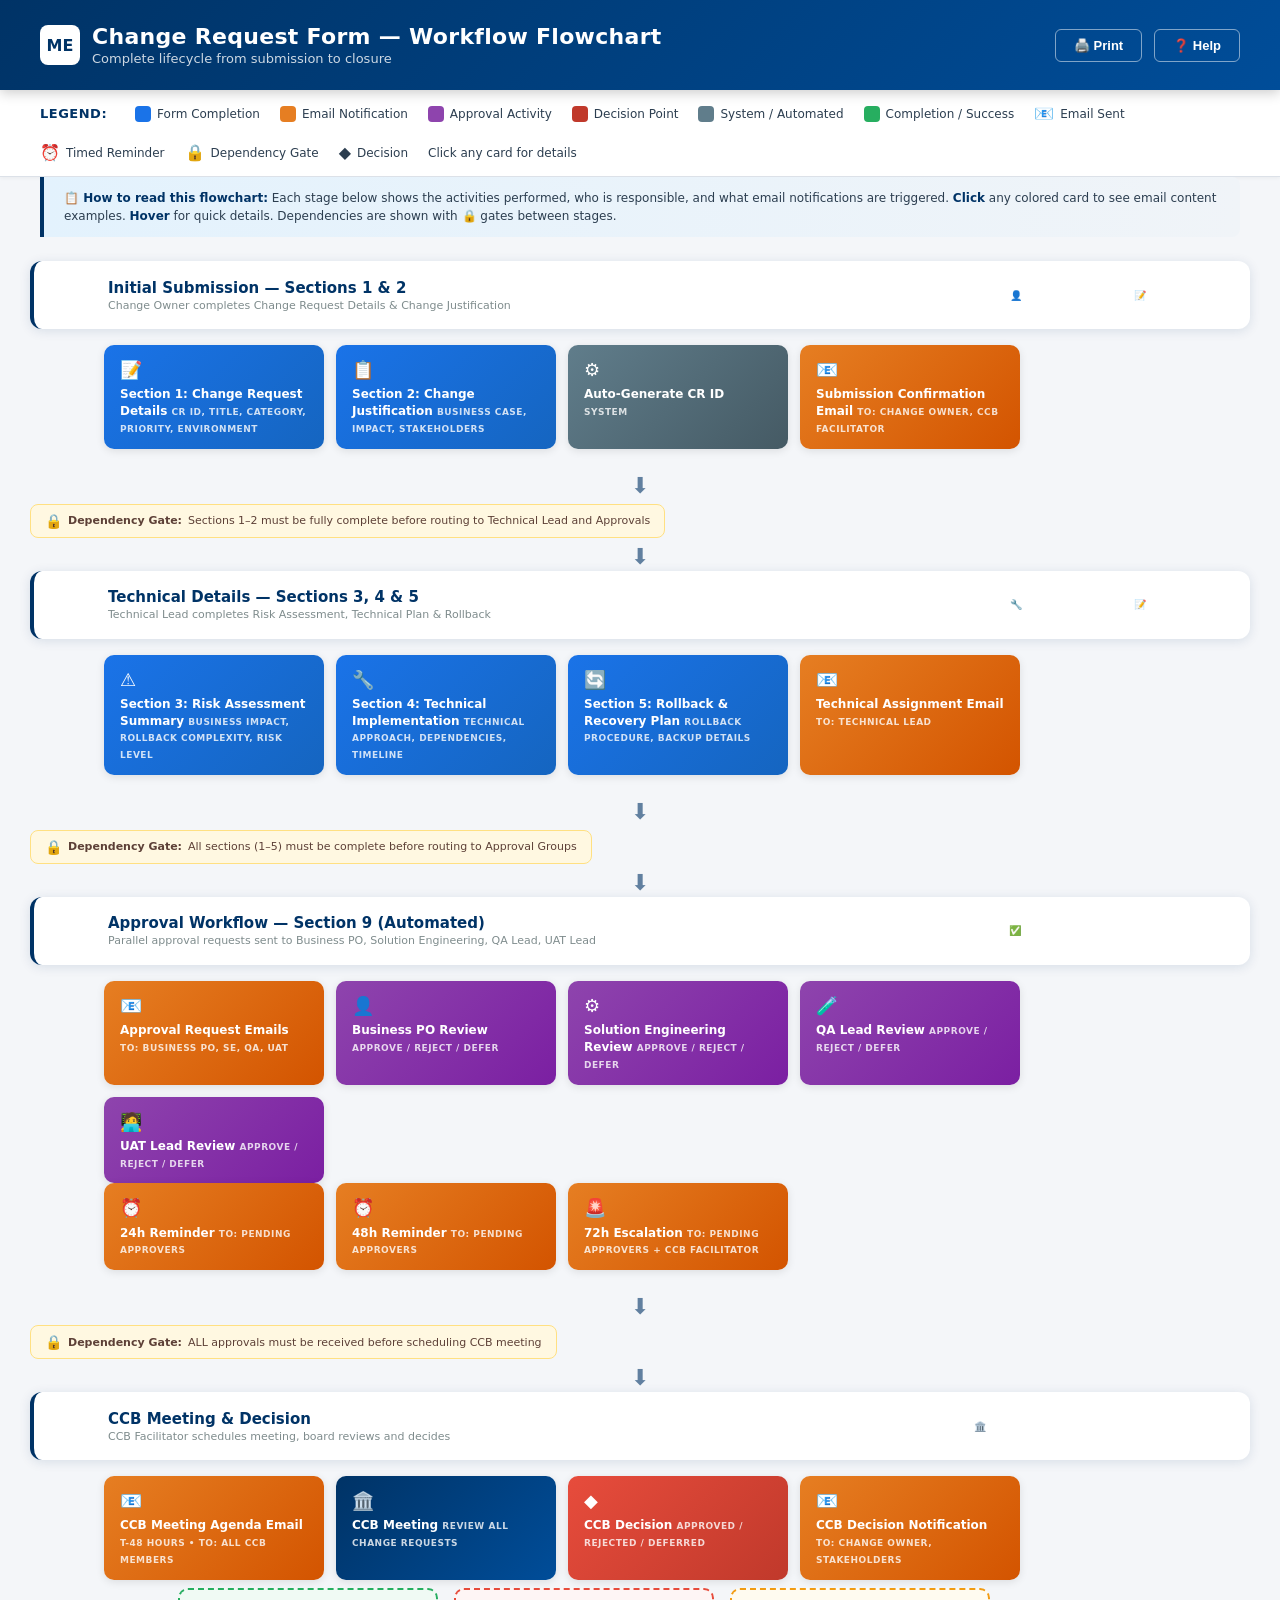
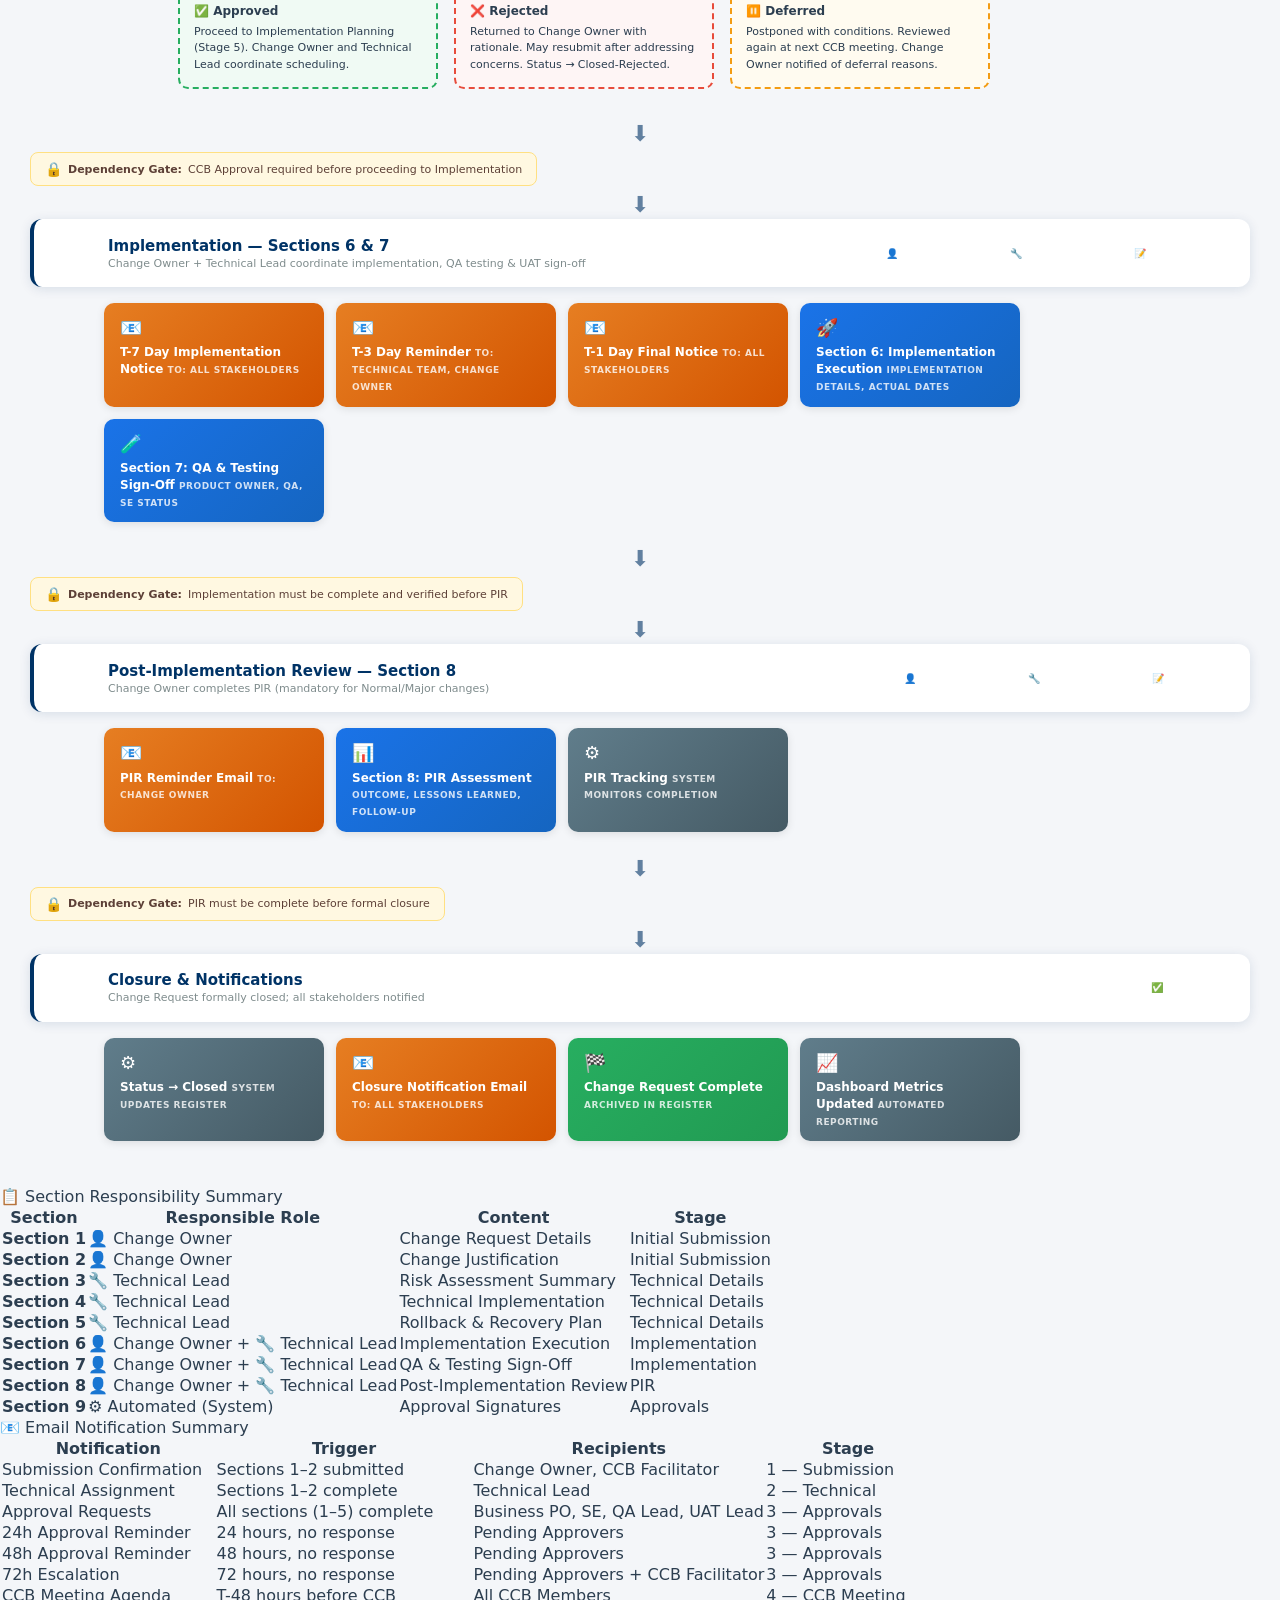
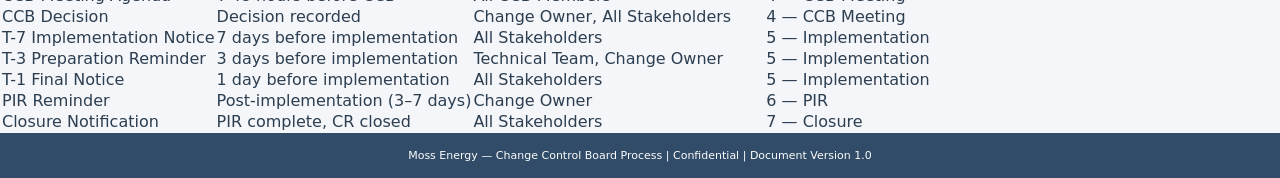
==== index.html @ b750d878 "Add files via upload" ====
<!DOCTYPE html>
<html lang="en">
<head>
<meta charset="UTF-8">
<meta name="viewport" content="width=device-width, initial-scale=1.0">
<title>Change Request Form Workflow — Moss Energy</title>
<link rel="stylesheet" href="css/styles.css">

<meta name="description" content="Interactive Change Request workflow flowchart for Moss Energy Change Control Board (CCB).">
<meta name="theme-color" content="#003366">
<link rel="icon" href="assets/favicon.svg" type="image/svg+xml">
<link rel="alternate icon" href="assets/favicon.ico" sizes="any">
<link rel="manifest" href="site.webmanifest">
<meta property="og:title" content="Change Request Form — Workflow Flowchart">
<meta property="og:description" content="Interactive workflow from submission to closure for CCB change requests.">
<meta property="og:type" content="website">
<meta name="twitter:card" content="summary">

<meta http-equiv="Content-Security-Policy" content="default-src 'self'; img-src 'self' data:; style-src 'self'; script-src 'self'; connect-src 'self'; base-uri 'self'; form-action 'self'; frame-ancestors 'self'">
</head>
<body>

<!-- HEADER -->
<div class="header">
  <div class="logo">
    <div class="logo-icon">ME</div>
    <div>
      <h1>Change Request Form — Workflow Flowchart</h1>
      <div class="subtitle">Complete lifecycle from submission to closure</div>
    </div>
  </div>
  <div class="header-right">
    <button class="btn btn-outline" data-action="print">🖨️ Print</button>
    <button class="btn btn-outline" data-action="open-help">❓ Help</button>
  </div>
</div>

<!-- LEGEND -->
<div class="legend-bar">
  <span class="legend-title">Legend:</span>
  <div class="legend-item"><div class="legend-swatch form"></div> Form Completion</div>
  <div class="legend-item"><div class="legend-swatch email"></div> Email Notification</div>
  <div class="legend-item"><div class="legend-swatch approval"></div> Approval Activity</div>
  <div class="legend-item"><div class="legend-swatch decision"></div> Decision Point</div>
  <div class="legend-item"><div class="legend-swatch system"></div> System / Automated</div>
  <div class="legend-item"><div class="legend-swatch success"></div> Completion / Success</div>
  <div class="legend-item"><span class="legend-icon">📧</span> Email Sent</div>
  <div class="legend-item"><span class="legend-icon">⏰</span> Timed Reminder</div>
  <div class="legend-item"><span class="legend-icon">🔒</span> Dependency Gate</div>
  <div class="legend-item"><span class="legend-icon">◆</span> Decision</div>
  <div class="legend-item" style="margin-left:auto;font-size:11px;color:var(--text-light);">Click any card for details</div>
</div>

<!-- INFO -->
<div class="info-banner" style="margin-top:16px;">
  <strong>📋 How to read this flowchart:</strong> Each stage below shows the activities performed, who is responsible, and what email notifications are triggered. <strong>Click</strong> any colored card to see email content examples. <strong>Hover</strong> for quick details. Dependencies are shown with 🔒 gates between stages.
</div>

<!-- WORKFLOW -->
<div class="workflow" id="workflow">

  <!-- ========== STAGE 1 ========== -->
  <div class="wf-stage">
    <div class="wf-stage-head">
      <div class="wf-stage-num" style="background:var(--form-fill);">1</div>
      <div class="wf-stage-info">
        <div class="wf-stage-title">Initial Submission — Sections 1 & 2</div>
        <div class="wf-stage-sub">Change Owner completes Change Request Details & Change Justification</div>
      </div>
      <div class="wf-stage-badges">
        <span class="wf-badge" style="background:var(--form-fill);">👤 Change Owner</span>
        <span class="wf-badge" style="background:var(--form-fill);">📝 Sections 1–2</span>
      </div>
    </div>
    <div class="wf-detail">
      <div class="wf-detail-grid">
        <div class="wf-card wf-card-form" data-email-key="submit_form">
          <span class="wf-card-icon">📝</span>
          Section 1: Change Request Details
          <span class="wf-card-label">CR ID, Title, Category, Priority, Environment</span>
          <div class="card-tooltip"><div class="ctt">Section 1 — Change Request Details</div>Change Owner enters: CR ID (auto-generated), Title, Description, Category (Standard/Normal/Major/Emergency), Priority, Target Environment(s), Requested Implementation Date.</div>
        </div>
        <div class="wf-card wf-card-form" data-email-key="submit_form">
          <span class="wf-card-icon">📋</span>
          Section 2: Change Justification
          <span class="wf-card-label">Business Case, Impact, Stakeholders</span>
          <div class="card-tooltip"><div class="ctt">Section 2 — Change Justification</div>Change Owner documents: Business justification, Expected benefits, Affected stakeholders, Urgency drivers, Alignment with strategic goals.</div>
        </div>
        <div class="wf-card wf-card-system" data-email-key="auto_crid">
          <span class="wf-card-icon">⚙️</span>
          Auto-Generate CR ID
          <span class="wf-card-label">System</span>
          <div class="card-tooltip"><div class="ctt">Automated CR ID</div>System generates unique CR ID in format: CR-YYYY-NNNN (e.g., CR-2026-0042). Timestamp and requestor metadata recorded.</div>
        </div>
        <div class="wf-card wf-card-email" data-email-key="submission_confirm">
          <span class="wf-card-icon">📧</span>
          Submission Confirmation Email
          <span class="wf-card-label">To: Change Owner, CCB Facilitator</span>
          <div class="card-tooltip"><div class="ctt">📧 Email: Submission Confirmation</div><b>To:</b> Change Owner, CCB Facilitator<br><b>Trigger:</b> Sections 1–2 submitted<br><b>Content:</b> CR ID, summary, next steps, link to form</div>
        </div>
      </div>
    </div>
  </div>

  <!-- GATE -->
  <div class="wf-connector"><span class="wf-arr">⬇️</span></div>
  <div style="margin-left:74px;">
    <div class="dep-callout"><span class="dep-icon">🔒</span> <strong>Dependency Gate:</strong> Sections 1–2 must be fully complete before routing to Technical Lead and Approvals</div>
  </div>
  <div class="wf-connector"><span class="wf-arr">⬇️</span></div>

  <!-- ========== STAGE 2 ========== -->
  <div class="wf-stage">
    <div class="wf-stage-head">
      <div class="wf-stage-num" style="background:var(--form-fill);">2</div>
      <div class="wf-stage-info">
        <div class="wf-stage-title">Technical Details — Sections 3, 4 & 5</div>
        <div class="wf-stage-sub">Technical Lead completes Risk Assessment, Technical Plan & Rollback</div>
      </div>
      <div class="wf-stage-badges">
        <span class="wf-badge" style="background:#00897b;">🔧 Technical Lead</span>
        <span class="wf-badge" style="background:#00897b;">📝 Sections 3–5</span>
      </div>
    </div>
    <div class="wf-detail">
      <div class="wf-detail-grid">
        <div class="wf-card wf-card-form" data-email-key="tech_sections">
          <span class="wf-card-icon">⚠️</span>
          Section 3: Risk Assessment Summary
          <span class="wf-card-label">Business Impact, Rollback Complexity, Risk Level</span>
          <div class="card-tooltip"><div class="ctt">Section 3 — Risk Assessment</div>Technical Lead assesses: Business Impact (1–5), Rollback Complexity (1–5), auto-calculated Overall Risk Level, Mitigation Strategies (required if Critical).</div>
        </div>
        <div class="wf-card wf-card-form" data-email-key="tech_sections">
          <span class="wf-card-icon">🔧</span>
          Section 4: Technical Implementation
          <span class="wf-card-label">Technical Approach, Dependencies, Timeline</span>
          <div class="card-tooltip"><div class="ctt">Section 4 — Technical Implementation</div>Technical Lead documents: Implementation approach, Technical dependencies, Step-by-step plan, Required resources, Estimated downtime.</div>
        </div>
        <div class="wf-card wf-card-form" data-email-key="tech_sections">
          <span class="wf-card-icon">🔄</span>
          Section 5: Rollback & Recovery Plan
          <span class="wf-card-label">Rollback Procedure, Backup Details</span>
          <div class="card-tooltip"><div class="ctt">Section 5 — Rollback & Recovery</div>Technical Lead provides: Rollback procedure, Backup and recovery details, Recovery time estimates, Communication plan for rollback.</div>
        </div>
        <div class="wf-card wf-card-email" data-email-key="tech_assigned">
          <span class="wf-card-icon">📧</span>
          Technical Assignment Email
          <span class="wf-card-label">To: Technical Lead</span>
          <div class="card-tooltip"><div class="ctt">📧 Email: Technical Assignment</div><b>To:</b> Technical Lead<br><b>Trigger:</b> Sections 1–2 approved for routing<br><b>Content:</b> CR details, sections to complete, deadline</div>
        </div>
      </div>
    </div>
  </div>

  <div class="wf-connector"><span class="wf-arr">⬇️</span></div>
  <div style="margin-left:74px;">
    <div class="dep-callout"><span class="dep-icon">🔒</span> <strong>Dependency Gate:</strong> All sections (1–5) must be complete before routing to Approval Groups</div>
  </div>
  <div class="wf-connector"><span class="wf-arr">⬇️</span></div>

  <!-- ========== STAGE 3 ========== -->
  <div class="wf-stage">
    <div class="wf-stage-head">
      <div class="wf-stage-num" style="background:var(--approval-color);">3</div>
      <div class="wf-stage-info">
        <div class="wf-stage-title">Approval Workflow — Section 9 (Automated)</div>
        <div class="wf-stage-sub">Parallel approval requests sent to Business PO, Solution Engineering, QA Lead, UAT Lead</div>
      </div>
      <div class="wf-stage-badges">
        <span class="wf-badge" style="background:var(--approval-color);">✅ Approval Groups</span>
        <span class="wf-badge" style="background:var(--system-color);">⚙️ Automated</span>
      </div>
    </div>
    <div class="wf-detail">
      <div class="wf-detail-grid">
        <div class="wf-card wf-card-email" data-email-key="approval_request">
          <span class="wf-card-icon">📧</span>
          Approval Request Emails
          <span class="wf-card-label">To: Business PO, SE, QA, UAT</span>
          <div class="card-tooltip"><div class="ctt">📧 Email: Approval Requests</div><b>To:</b> Business Product Owner, Solution Engineering Lead, QA Lead, UAT Lead<br><b>Trigger:</b> All sections complete<br><b>Content:</b> CR summary, link to review, approve/reject buttons</div>
        </div>
        <div class="wf-card wf-card-approval" data-email-key="approval_review">
          <span class="wf-card-icon">👤</span>
          Business PO Review
          <span class="wf-card-label">Approve / Reject / Defer</span>
          <div class="card-tooltip"><div class="ctt">Business PO Review</div>Business Product Owner reviews change justification, business impact, and alignment with business priorities. Can Approve, Reject, or Defer.</div>
        </div>
        <div class="wf-card wf-card-approval" data-email-key="approval_review">
          <span class="wf-card-icon">⚙️</span>
          Solution Engineering Review
          <span class="wf-card-label">Approve / Reject / Defer</span>
          <div class="card-tooltip"><div class="ctt">Solution Engineering Review</div>SE Lead reviews technical approach, architecture impact, and implementation feasibility. Can Approve, Reject, or Defer.</div>
        </div>
        <div class="wf-card wf-card-approval" data-email-key="approval_review">
          <span class="wf-card-icon">🧪</span>
          QA Lead Review
          <span class="wf-card-label">Approve / Reject / Defer</span>
          <div class="card-tooltip"><div class="ctt">QA Lead Review</div>QA Lead reviews test coverage, regression risk, and quality assurance plan. Can Approve, Reject, or Defer.</div>
        </div>
        <div class="wf-card wf-card-approval" data-email-key="approval_review">
          <span class="wf-card-icon">🧑‍💻</span>
          UAT Lead Review
          <span class="wf-card-label">Approve / Reject / Defer</span>
          <div class="card-tooltip"><div class="ctt">UAT Lead Review</div>UAT Lead reviews user acceptance criteria, testing plan, and end-user impact. Can Approve, Reject, or Defer.</div>
        </div>
      </div>

      <!-- Reminder emails -->
      <div style="margin-top:14px;">
        <div class="wf-detail-grid">
          <div class="wf-card wf-card-email" style="opacity:.9;" data-email-key="reminder_24">
            <span class="wf-card-icon">⏰</span>
            24h Reminder
            <span class="wf-card-label">To: Pending Approvers</span>
            <div class="card-tooltip"><div class="ctt">📧 24-Hour Reminder</div><b>To:</b> Approvers who haven't responded<br><b>Trigger:</b> 24h after initial request<br><b>Tone:</b> Friendly reminder</div>
          </div>
          <div class="wf-card wf-card-email" style="opacity:.9;" data-email-key="reminder_48">
            <span class="wf-card-icon">⏰</span>
            48h Reminder
            <span class="wf-card-label">To: Pending Approvers</span>
            <div class="card-tooltip"><div class="ctt">📧 48-Hour Reminder</div><b>To:</b> Approvers who haven't responded<br><b>Trigger:</b> 48h after initial request<br><b>Tone:</b> Escalation warning</div>
          </div>
          <div class="wf-card wf-card-email" style="opacity:.85;" data-email-key="reminder_72">
            <span class="wf-card-icon">🚨</span>
            72h Escalation
            <span class="wf-card-label">To: Pending Approvers + CCB Facilitator</span>
            <div class="card-tooltip"><div class="ctt">📧 72-Hour Escalation</div><b>To:</b> Pending Approvers + CCB Facilitator<br><b>Trigger:</b> 72h with no response<br><b>Tone:</b> Urgent — escalated to CCB Facilitator</div>
          </div>
        </div>
      </div>
    </div>
  </div>

  <div class="wf-connector"><span class="wf-arr">⬇️</span></div>
  <div style="margin-left:74px;">
    <div class="dep-callout"><span class="dep-icon">🔒</span> <strong>Dependency Gate:</strong> ALL approvals must be received before scheduling CCB meeting</div>
  </div>
  <div class="wf-connector"><span class="wf-arr">⬇️</span></div>

  <!-- ========== STAGE 4 ========== -->
  <div class="wf-stage">
    <div class="wf-stage-head">
      <div class="wf-stage-num" style="background:var(--decision-color);">4</div>
      <div class="wf-stage-info">
        <div class="wf-stage-title">CCB Meeting & Decision</div>
        <div class="wf-stage-sub">CCB Facilitator schedules meeting, board reviews and decides</div>
      </div>
      <div class="wf-stage-badges">
        <span class="wf-badge" style="background:var(--decision-color);">🏛️ CCB Facilitator</span>
        <span class="wf-badge" style="background:var(--system-color);">⚙️ Automated Agenda</span>
      </div>
    </div>
    <div class="wf-detail">
      <div class="wf-detail-grid">
        <div class="wf-card wf-card-email" data-email-key="ccb_agenda">
          <span class="wf-card-icon">📧</span>
          CCB Meeting Agenda Email
          <span class="wf-card-label">T-48 hours • To: All CCB Members</span>
          <div class="card-tooltip"><div class="ctt">📧 Email: CCB Agenda</div><b>To:</b> All CCB Members<br><b>Trigger:</b> 48 hours before scheduled CCB meeting<br><b>Content:</b> Meeting agenda, CRs to review, supporting docs, dial-in details</div>
        </div>
        <div class="wf-card wf-card-milestone" data-email-key="ccb_meeting">
          <span class="wf-card-icon">🏛️</span>
          CCB Meeting
          <span class="wf-card-label">Review all change requests</span>
          <div class="card-tooltip"><div class="ctt">CCB Meeting</div>Change Control Board convenes to review change requests. Members discuss risk, impact, resource requirements. Each CR receives a formal decision.</div>
        </div>
        <div class="wf-card wf-card-decision" data-email-key="ccb_decision">
          <span class="wf-card-icon">◆</span>
          CCB Decision
          <span class="wf-card-label">Approved / Rejected / Deferred</span>
          <div class="card-tooltip"><div class="ctt">CCB Decision Point</div>Board votes on each CR:<br>✅ <b>Approved</b> — proceed to implementation<br>❌ <b>Rejected</b> — returned with rationale<br>⏸️ <b>Deferred</b> — postponed with conditions</div>
        </div>
        <div class="wf-card wf-card-email" data-email-key="ccb_decision_email">
          <span class="wf-card-icon">📧</span>
          CCB Decision Notification
          <span class="wf-card-label">To: Change Owner, Stakeholders</span>
          <div class="card-tooltip"><div class="ctt">📧 Email: CCB Decision</div><b>To:</b> Change Owner, All Stakeholders<br><b>Trigger:</b> Decision recorded<br><b>Content:</b> Decision (Approved/Rejected/Deferred), conditions, next steps</div>
        </div>
      </div>

      <!-- Decision Branches -->
      <div class="wf-branches" style="margin-top:16px; margin-left:0;">
        <div class="wf-branch approved">
          <div class="wf-branch-title" style="color:var(--success);">✅ Approved</div>
          <div class="wf-branch-text">Proceed to Implementation Planning (Stage 5). Change Owner and Technical Lead coordinate scheduling.</div>
        </div>
        <div class="wf-branch rejected">
          <div class="wf-branch-title" style="color:var(--danger);">❌ Rejected</div>
          <div class="wf-branch-text">Returned to Change Owner with rationale. May resubmit after addressing concerns. Status → Closed-Rejected.</div>
        </div>
        <div class="wf-branch deferred">
          <div class="wf-branch-title" style="color:var(--warning);">⏸️ Deferred</div>
          <div class="wf-branch-text">Postponed with conditions. Reviewed again at next CCB meeting. Change Owner notified of deferral reasons.</div>
        </div>
      </div>
    </div>
  </div>

  <div class="wf-connector"><span class="wf-arr">⬇️</span></div>
  <div style="margin-left:74px;">
    <div class="dep-callout"><span class="dep-icon">🔒</span> <strong>Dependency Gate:</strong> CCB Approval required before proceeding to Implementation</div>
  </div>
  <div class="wf-connector"><span class="wf-arr">⬇️</span></div>

  <!-- ========== STAGE 5 ========== -->
  <div class="wf-stage">
    <div class="wf-stage-head">
      <div class="wf-stage-num" style="background:var(--success);">5</div>
      <div class="wf-stage-info">
        <div class="wf-stage-title">Implementation — Sections 6 & 7</div>
        <div class="wf-stage-sub">Change Owner + Technical Lead coordinate implementation, QA testing & UAT sign-off</div>
      </div>
      <div class="wf-stage-badges">
        <span class="wf-badge" style="background:var(--form-fill);">👤 Change Owner</span>
        <span class="wf-badge" style="background:#00897b;">🔧 Technical Lead</span>
        <span class="wf-badge" style="background:var(--form-fill);">📝 Sections 6–7</span>
      </div>
    </div>
    <div class="wf-detail">
      <div class="wf-detail-grid">
        <div class="wf-card wf-card-email" data-email-key="impl_t7">
          <span class="wf-card-icon">📧</span>
          T-7 Day Implementation Notice
          <span class="wf-card-label">To: All Stakeholders</span>
          <div class="card-tooltip"><div class="ctt">📧 Email: T-7 Day Notice</div><b>To:</b> All Stakeholders<br><b>Trigger:</b> 7 days before implementation<br><b>Content:</b> Upcoming change details, timeline, expected impact</div>
        </div>
        <div class="wf-card wf-card-email" data-email-key="impl_t3">
          <span class="wf-card-icon">📧</span>
          T-3 Day Reminder
          <span class="wf-card-label">To: Technical Team, Change Owner</span>
          <div class="card-tooltip"><div class="ctt">📧 Email: T-3 Day Reminder</div><b>To:</b> Technical Team, Change Owner<br><b>Trigger:</b> 3 days before implementation<br><b>Content:</b> Final preparations checklist, go/no-go confirmation</div>
        </div>
        <div class="wf-card wf-card-email" data-email-key="impl_t1">
          <span class="wf-card-icon">📧</span>
          T-1 Day Final Notice
          <span class="wf-card-label">To: All Stakeholders</span>
          <div class="card-tooltip"><div class="ctt">📧 Email: T-1 Day Final Notice</div><b>To:</b> All Stakeholders<br><b>Trigger:</b> 1 day before implementation<br><b>Content:</b> Final notice, maintenance window, rollback readiness</div>
        </div>
        <div class="wf-card wf-card-form" data-email-key="impl_section6">
          <span class="wf-card-icon">🚀</span>
          Section 6: Implementation Execution
          <span class="wf-card-label">Implementation details, actual dates</span>
          <div class="card-tooltip"><div class="ctt">Section 6 — Implementation</div>Change Owner + Technical Lead record: Actual implementation date/time, Steps executed, Issues encountered, Stakeholders notified.</div>
        </div>
        <div class="wf-card wf-card-form" data-email-key="impl_section7">
          <span class="wf-card-icon">🧪</span>
          Section 7: QA & Testing Sign-Off
          <span class="wf-card-label">Product Owner, QA, SE status</span>
          <div class="card-tooltip"><div class="ctt">Section 7 — QA Approval</div>Testing sign-offs recorded: Product Owner Testing Status, QA Testing Status, Solution Engineering Testing Status. All must pass before closure.</div>
        </div>
      </div>
    </div>
  </div>

  <div class="wf-connector"><span class="wf-arr">⬇️</span></div>
  <div style="margin-left:74px;">
    <div class="dep-callout"><span class="dep-icon">🔒</span> <strong>Dependency Gate:</strong> Implementation must be complete and verified before PIR</div>
  </div>
  <div class="wf-connector"><span class="wf-arr">⬇️</span></div>

  <!-- ========== STAGE 6 ========== -->
  <div class="wf-stage">
    <div class="wf-stage-head">
      <div class="wf-stage-num" style="background:#37474f;">6</div>
      <div class="wf-stage-info">
        <div class="wf-stage-title">Post-Implementation Review — Section 8</div>
        <div class="wf-stage-sub">Change Owner completes PIR (mandatory for Normal/Major changes)</div>
      </div>
      <div class="wf-stage-badges">
        <span class="wf-badge" style="background:var(--form-fill);">👤 Change Owner</span>
        <span class="wf-badge" style="background:#00897b;">🔧 Technical Lead</span>
        <span class="wf-badge" style="background:var(--form-fill);">📝 Section 8</span>
      </div>
    </div>
    <div class="wf-detail">
      <div class="wf-detail-grid">
        <div class="wf-card wf-card-email" data-email-key="pir_reminder">
          <span class="wf-card-icon">📧</span>
          PIR Reminder Email
          <span class="wf-card-label">To: Change Owner</span>
          <div class="card-tooltip"><div class="ctt">📧 Email: PIR Reminder</div><b>To:</b> Change Owner<br><b>Trigger:</b> Post-implementation (configurable: 3–7 days after)<br><b>Content:</b> Reminder to complete PIR section, link to form</div>
        </div>
        <div class="wf-card wf-card-form" data-email-key="pir_section8">
          <span class="wf-card-icon">📊</span>
          Section 8: PIR Assessment
          <span class="wf-card-label">Outcome, Lessons Learned, Follow-up</span>
          <div class="card-tooltip"><div class="ctt">Section 8 — PIR Plan</div>Change Owner + Technical Lead complete: Implementation outcome assessment, Lessons learned, Follow-up actions required, Recommendations for future changes. Mandatory for Normal/Major changes.</div>
        </div>
        <div class="wf-card wf-card-system" data-email-key="pir_auto">
          <span class="wf-card-icon">⚙️</span>
          PIR Tracking
          <span class="wf-card-label">System monitors completion</span>
          <div class="card-tooltip"><div class="ctt">Automated PIR Tracking</div>System tracks PIR completion status. Sends follow-up reminders if not completed within SLA. Reports to CCB Facilitator for overdue PIRs.</div>
        </div>
      </div>
    </div>
  </div>

  <div class="wf-connector"><span class="wf-arr">⬇️</span></div>
  <div style="margin-left:74px;">
    <div class="dep-callout"><span class="dep-icon">🔒</span> <strong>Dependency Gate:</strong> PIR must be complete before formal closure</div>
  </div>
  <div class="wf-connector"><span class="wf-arr">⬇️</span></div>

  <!-- ========== STAGE 7 ========== -->
  <div class="wf-stage">
    <div class="wf-stage-head">
      <div class="wf-stage-num" style="background:var(--success);">7</div>
      <div class="wf-stage-info">
        <div class="wf-stage-title">Closure & Notifications</div>
        <div class="wf-stage-sub">Change Request formally closed; all stakeholders notified</div>
      </div>
      <div class="wf-stage-badges">
        <span class="wf-badge" style="background:var(--system-color);">⚙️ Automated</span>
        <span class="wf-badge" style="background:var(--success);">✅ Complete</span>
      </div>
    </div>
    <div class="wf-detail">
      <div class="wf-detail-grid">
        <div class="wf-card wf-card-system" data-email-key="closure_auto">
          <span class="wf-card-icon">⚙️</span>
          Status → Closed
          <span class="wf-card-label">System updates register</span>
          <div class="card-tooltip"><div class="ctt">Automated Closure</div>System updates CR status to "Closed-Successful" or "Closed-Failed". Updates Change Request Register. Records final metrics (total time, approval time, implementation time).</div>
        </div>
        <div class="wf-card wf-card-email" data-email-key="closure_notification">
          <span class="wf-card-icon">📧</span>
          Closure Notification Email
          <span class="wf-card-label">To: All Stakeholders</span>
          <div class="card-tooltip"><div class="ctt">📧 Email: Closure Notification</div><b>To:</b> Change Owner, Technical Lead, Approvers, CCB Facilitator, All Stakeholders<br><b>Trigger:</b> PIR complete & CR closed<br><b>Content:</b> Final status, outcome summary, PIR findings, metrics</div>
        </div>
        <div class="wf-card wf-card-success" data-email-key="closure_done">
          <span class="wf-card-icon">🏁</span>
          Change Request Complete
          <span class="wf-card-label">Archived in Register</span>
          <div class="card-tooltip"><div class="ctt">Process Complete</div>Change Request is fully closed. All documentation archived. Metrics captured for CCB Dashboard reporting. Lessons learned catalogued for future reference.</div>
        </div>
        <div class="wf-card wf-card-system" data-email-key="metrics_update">
          <span class="wf-card-icon">📈</span>
          Dashboard Metrics Updated
          <span class="wf-card-label">Automated reporting</span>
          <div class="card-tooltip"><div class="ctt">Metrics Update</div>CCB Metrics Dashboard automatically updated with: Completion metrics, Time-to-approval, Success/failure rates, Risk distribution changes.</div>
        </div>
      </div>
    </div>
  </div>

</div>

<!-- Summary Table -->
<div style="padding:20px 30px;">
  <div style="background:var(--card-bg); border-radius:12px; box-shadow:var(--shadow); overflow:hidden;">
    <div style="background:var(--primary); color:#fff; padding:14px 20px; font-weight:700; font-size:14px;">📋 Section Responsibility Summary</div>
    <table style="width:100%; border-collapse:collapse; font-size:13px;">
      <thead>
        <tr style="background:#f0f4f8;">
          <th style="padding:10px 16px; text-align:left; border-bottom:2px solid var(--border); font-weight:700;">Section</th>
          <th style="padding:10px 16px; text-align:left; border-bottom:2px solid var(--border); font-weight:700;">Responsible Role</th>
          <th style="padding:10px 16px; text-align:left; border-bottom:2px solid var(--border); font-weight:700;">Content</th>
          <th style="padding:10px 16px; text-align:left; border-bottom:2px solid var(--border); font-weight:700;">Stage</th>
        </tr>
      </thead>
      <tbody>
        <tr><td style="padding:10px 16px; border-bottom:1px solid var(--border);"><strong>Section 1</strong></td><td style="padding:10px 16px; border-bottom:1px solid var(--border);">👤 Change Owner</td><td style="padding:10px 16px; border-bottom:1px solid var(--border);">Change Request Details</td><td style="padding:10px 16px; border-bottom:1px solid var(--border);">Initial Submission</td></tr>
        <tr style="background:#f8fafc;"><td style="padding:10px 16px; border-bottom:1px solid var(--border);"><strong>Section 2</strong></td><td style="padding:10px 16px; border-bottom:1px solid var(--border);">👤 Change Owner</td><td style="padding:10px 16px; border-bottom:1px solid var(--border);">Change Justification</td><td style="padding:10px 16px; border-bottom:1px solid var(--border);">Initial Submission</td></tr>
        <tr><td style="padding:10px 16px; border-bottom:1px solid var(--border);"><strong>Section 3</strong></td><td style="padding:10px 16px; border-bottom:1px solid var(--border);">🔧 Technical Lead</td><td style="padding:10px 16px; border-bottom:1px solid var(--border);">Risk Assessment Summary</td><td style="padding:10px 16px; border-bottom:1px solid var(--border);">Technical Details</td></tr>
        <tr style="background:#f8fafc;"><td style="padding:10px 16px; border-bottom:1px solid var(--border);"><strong>Section 4</strong></td><td style="padding:10px 16px; border-bottom:1px solid var(--border);">🔧 Technical Lead</td><td style="padding:10px 16px; border-bottom:1px solid var(--border);">Technical Implementation</td><td style="padding:10px 16px; border-bottom:1px solid var(--border);">Technical Details</td></tr>
        <tr><td style="padding:10px 16px; border-bottom:1px solid var(--border);"><strong>Section 5</strong></td><td style="padding:10px 16px; border-bottom:1px solid var(--border);">🔧 Technical Lead</td><td style="padding:10px 16px; border-bottom:1px solid var(--border);">Rollback & Recovery Plan</td><td style="padding:10px 16px; border-bottom:1px solid var(--border);">Technical Details</td></tr>
        <tr style="background:#f8fafc;"><td style="padding:10px 16px; border-bottom:1px solid var(--border);"><strong>Section 6</strong></td><td style="padding:10px 16px; border-bottom:1px solid var(--border);">👤 Change Owner + 🔧 Technical Lead</td><td style="padding:10px 16px; border-bottom:1px solid var(--border);">Implementation Execution</td><td style="padding:10px 16px; border-bottom:1px solid var(--border);">Implementation</td></tr>
        <tr><td style="padding:10px 16px; border-bottom:1px solid var(--border);"><strong>Section 7</strong></td><td style="padding:10px 16px; border-bottom:1px solid var(--border);">👤 Change Owner + 🔧 Technical Lead</td><td style="padding:10px 16px; border-bottom:1px solid var(--border);">QA & Testing Sign-Off</td><td style="padding:10px 16px; border-bottom:1px solid var(--border);">Implementation</td></tr>
        <tr style="background:#f8fafc;"><td style="padding:10px 16px; border-bottom:1px solid var(--border);"><strong>Section 8</strong></td><td style="padding:10px 16px; border-bottom:1px solid var(--border);">👤 Change Owner + 🔧 Technical Lead</td><td style="padding:10px 16px; border-bottom:1px solid var(--border);">Post-Implementation Review</td><td style="padding:10px 16px; border-bottom:1px solid var(--border);">PIR</td></tr>
        <tr><td style="padding:10px 16px;"><strong>Section 9</strong></td><td style="padding:10px 16px;">⚙️ Automated (System)</td><td style="padding:10px 16px;">Approval Signatures</td><td style="padding:10px 16px;">Approvals</td></tr>
      </tbody>
    </table>
  </div>
</div>

<!-- Email Notification Summary -->
<div style="padding:0 30px 30px;">
  <div style="background:var(--card-bg); border-radius:12px; box-shadow:var(--shadow); overflow:hidden;">
    <div style="background:var(--email-color); color:#fff; padding:14px 20px; font-weight:700; font-size:14px;">📧 Email Notification Summary</div>
    <table style="width:100%; border-collapse:collapse; font-size:12px;">
      <thead>
        <tr style="background:#fef5e7;">
          <th style="padding:10px 16px; text-align:left; border-bottom:2px solid var(--border);">Notification</th>
          <th style="padding:10px 16px; text-align:left; border-bottom:2px solid var(--border);">Trigger</th>
          <th style="padding:10px 16px; text-align:left; border-bottom:2px solid var(--border);">Recipients</th>
          <th style="padding:10px 16px; text-align:left; border-bottom:2px solid var(--border);">Stage</th>
        </tr>
      </thead>
      <tbody>
        <tr><td style="padding:8px 16px; border-bottom:1px solid var(--border);">Submission Confirmation</td><td style="padding:8px 16px; border-bottom:1px solid var(--border);">Sections 1–2 submitted</td><td style="padding:8px 16px; border-bottom:1px solid var(--border);">Change Owner, CCB Facilitator</td><td style="padding:8px 16px; border-bottom:1px solid var(--border);">1 — Submission</td></tr>
        <tr style="background:#f8fafc;"><td style="padding:8px 16px; border-bottom:1px solid var(--border);">Technical Assignment</td><td style="padding:8px 16px; border-bottom:1px solid var(--border);">Sections 1–2 complete</td><td style="padding:8px 16px; border-bottom:1px solid var(--border);">Technical Lead</td><td style="padding:8px 16px; border-bottom:1px solid var(--border);">2 — Technical</td></tr>
        <tr><td style="padding:8px 16px; border-bottom:1px solid var(--border);">Approval Requests</td><td style="padding:8px 16px; border-bottom:1px solid var(--border);">All sections (1–5) complete</td><td style="padding:8px 16px; border-bottom:1px solid var(--border);">Business PO, SE, QA Lead, UAT Lead</td><td style="padding:8px 16px; border-bottom:1px solid var(--border);">3 — Approvals</td></tr>
        <tr style="background:#f8fafc;"><td style="padding:8px 16px; border-bottom:1px solid var(--border);">24h Approval Reminder</td><td style="padding:8px 16px; border-bottom:1px solid var(--border);">24 hours, no response</td><td style="padding:8px 16px; border-bottom:1px solid var(--border);">Pending Approvers</td><td style="padding:8px 16px; border-bottom:1px solid var(--border);">3 — Approvals</td></tr>
        <tr><td style="padding:8px 16px; border-bottom:1px solid var(--border);">48h Approval Reminder</td><td style="padding:8px 16px; border-bottom:1px solid var(--border);">48 hours, no response</td><td style="padding:8px 16px; border-bottom:1px solid var(--border);">Pending Approvers</td><td style="padding:8px 16px; border-bottom:1px solid var(--border);">3 — Approvals</td></tr>
        <tr style="background:#f8fafc;"><td style="padding:8px 16px; border-bottom:1px solid var(--border);">72h Escalation</td><td style="padding:8px 16px; border-bottom:1px solid var(--border);">72 hours, no response</td><td style="padding:8px 16px; border-bottom:1px solid var(--border);">Pending Approvers + CCB Facilitator</td><td style="padding:8px 16px; border-bottom:1px solid var(--border);">3 — Approvals</td></tr>
        <tr><td style="padding:8px 16px; border-bottom:1px solid var(--border);">CCB Meeting Agenda</td><td style="padding:8px 16px; border-bottom:1px solid var(--border);">T-48 hours before CCB</td><td style="padding:8px 16px; border-bottom:1px solid var(--border);">All CCB Members</td><td style="padding:8px 16px; border-bottom:1px solid var(--border);">4 — CCB Meeting</td></tr>
        <tr style="background:#f8fafc;"><td style="padding:8px 16px; border-bottom:1px solid var(--border);">CCB Decision</td><td style="padding:8px 16px; border-bottom:1px solid var(--border);">Decision recorded</td><td style="padding:8px 16px; border-bottom:1px solid var(--border);">Change Owner, All Stakeholders</td><td style="padding:8px 16px; border-bottom:1px solid var(--border);">4 — CCB Meeting</td></tr>
        <tr><td style="padding:8px 16px; border-bottom:1px solid var(--border);">T-7 Implementation Notice</td><td style="padding:8px 16px; border-bottom:1px solid var(--border);">7 days before implementation</td><td style="padding:8px 16px; border-bottom:1px solid var(--border);">All Stakeholders</td><td style="padding:8px 16px; border-bottom:1px solid var(--border);">5 — Implementation</td></tr>
        <tr style="background:#f8fafc;"><td style="padding:8px 16px; border-bottom:1px solid var(--border);">T-3 Preparation Reminder</td><td style="padding:8px 16px; border-bottom:1px solid var(--border);">3 days before implementation</td><td style="padding:8px 16px; border-bottom:1px solid var(--border);">Technical Team, Change Owner</td><td style="padding:8px 16px; border-bottom:1px solid var(--border);">5 — Implementation</td></tr>
        <tr><td style="padding:8px 16px; border-bottom:1px solid var(--border);">T-1 Final Notice</td><td style="padding:8px 16px; border-bottom:1px solid var(--border);">1 day before implementation</td><td style="padding:8px 16px; border-bottom:1px solid var(--border);">All Stakeholders</td><td style="padding:8px 16px; border-bottom:1px solid var(--border);">5 — Implementation</td></tr>
        <tr style="background:#f8fafc;"><td style="padding:8px 16px; border-bottom:1px solid var(--border);">PIR Reminder</td><td style="padding:8px 16px; border-bottom:1px solid var(--border);">Post-implementation (3–7 days)</td><td style="padding:8px 16px; border-bottom:1px solid var(--border);">Change Owner</td><td style="padding:8px 16px; border-bottom:1px solid var(--border);">6 — PIR</td></tr>
        <tr><td style="padding:8px 16px;">Closure Notification</td><td style="padding:8px 16px;">PIR complete, CR closed</td><td style="padding:8px 16px;">All Stakeholders</td><td style="padding:8px 16px;">7 — Closure</td></tr>
      </tbody>
    </table>
  </div>
</div>

<!-- EMAIL MODAL -->
<div class="modal-overlay" id="emailModal" role="dialog" aria-modal="true" aria-labelledby="modalTitle">
  <div class="modal">
    <div class="modal-header">
      <h3 id="modalTitle">📧 Email Example</h3>
      <button type="button" class="modal-close" aria-label="Close" data-action="close-email">&times;</button>
    </div>
    <div class="modal-body" id="modalBody"></div>
  </div>
</div>

<!-- HELP MODAL -->
<div class="modal-overlay" id="helpModal" role="dialog" aria-modal="true" aria-label="Flowchart Guide">
  <div class="modal">
    <div class="modal-header">
      <h3>❓ Flowchart Guide</h3>
      <button type="button" class="modal-close" aria-label="Close" data-action="close-help">&times;</button>
    </div>
    <div class="modal-body" style="font-size:13px;line-height:1.7;">
      <h4 style="color:var(--primary);margin-bottom:8px;">How to Use This Flowchart</h4>
      <ul style="padding-left:18px;">
        <li><strong>Stages 1–7</strong> show the complete lifecycle of a Change Request from submission to closure.</li>
        <li><strong>🔒 Dependency Gates</strong> between stages show what must be completed before proceeding.</li>
        <li><strong>Hover</strong> over any colored card to see a quick tooltip with details.</li>
        <li><strong>Click</strong> any card to see a full email content example (for email cards) or detailed information.</li>
      </ul>
      <h4 style="color:var(--primary);margin:14px 0 8px;">Color Legend</h4>
      <ul style="padding-left:18px;">
        <li><span style="color:var(--form-fill);font-weight:700;">■ Blue</span> — Form completion activities</li>
        <li><span style="color:var(--email-color);font-weight:700;">■ Orange</span> — Email notifications</li>
        <li><span style="color:var(--approval-color);font-weight:700;">■ Purple</span> — Approval activities</li>
        <li><span style="color:var(--decision-color);font-weight:700;">■ Red</span> — Decision points</li>
        <li><span style="color:var(--system-color);font-weight:700;">■ Grey</span> — System/automated actions</li>
        <li><span style="color:var(--success);font-weight:700;">■ Green</span> — Success/completion</li>
      </ul>
      <h4 style="color:var(--primary);margin:14px 0 8px;">Role Assignments</h4>
      <ul style="padding-left:18px;">
        <li><strong>👤 Change Owner</strong> — Sections 1, 2, 6, 7, 8</li>
        <li><strong>🔧 Technical Lead</strong> — Sections 3, 4, 5 (+ assists 6, 7, 8)</li>
        <li><strong>✅ Approval Groups</strong> — Section 9 (Business PO, SE, QA, UAT)</li>
        <li><strong>🏛️ CCB Facilitator</strong> — Oversees process, chairs CCB meetings</li>
        <li><strong>⚙️ System</strong> — Automated emails, reminders, tracking</li>
      </ul>
    </div>
  </div>
</div>

<footer>
  Moss Energy — Change Control Board Process | Confidential | Document Version 1.0
</footer>

<script src="js/app.js" defer></script>
</body>
</html>
---- css/styles.css ----
:root {
  --primary: #003366;
  --primary-light: #004d99;
  --primary-dark: #002244;
  --accent: #00a86b;
  --accent-light: #00c97b;
  --form-fill: #1a73e8;
  --email-color: #e67e22;
  --approval-color: #8e44ad;
  --decision-color: #c0392b;
  --system-color: #607d8b;
  --success: #27ae60;
  --warning: #f39c12;
  --danger: #e74c3c;
  --bg: #f4f6f9;
  --card-bg: #ffffff;
  --text: #2c3e50;
  --text-light: #7f8c8d;
  --border: #dce1e8;
  --shadow: 0 2px 12px rgba(0,51,102,.12);
}
* { margin:0; padding:0; box-sizing:border-box; }
body { font-family: 'Segoe UI', system-ui, -apple-system, sans-serif; background: var(--bg); color: var(--text); }

/* Header */
.header { background: linear-gradient(135deg, var(--primary) 0%, var(--primary-light) 100%); color:#fff; padding:24px 40px; display:flex; align-items:center; justify-content:space-between; box-shadow: 0 3px 12px rgba(0,0,0,.2); position:sticky; top:0; z-index:100; }
.header h1 { font-size:22px; font-weight:700; letter-spacing:.3px; }
.header .subtitle { font-size:13px; opacity:.8; margin-top:2px; }
.header .logo { display:flex; align-items:center; gap:12px; }
.header .logo-icon { width:40px; height:40px; background:#fff; border-radius:8px; display:flex; align-items:center; justify-content:center; font-weight:800; color:var(--primary); font-size:16px; }
.header-right { display:flex; gap:12px; align-items:center; }
.btn { padding:8px 18px; border:none; border-radius:6px; cursor:pointer; font-size:13px; font-weight:600; transition:all .2s; display:inline-flex; align-items:center; gap:6px; }
.btn-outline { background:transparent; border:1.5px solid rgba(255,255,255,.5); color:#fff; }
.btn-outline:hover { background:rgba(255,255,255,.15); border-color:#fff; }

/* Legend */
.legend-bar { background:var(--card-bg); border-bottom:1px solid var(--border); padding:14px 40px; display:flex; flex-wrap:wrap; gap:20px; align-items:center; box-shadow:0 1px 4px rgba(0,0,0,.05); }
.legend-bar .legend-title { font-weight:700; font-size:13px; color:var(--primary); text-transform:uppercase; letter-spacing:.5px; margin-right:8px; }
.legend-item { display:flex; align-items:center; gap:6px; font-size:12px; color:var(--text); }
.legend-swatch { width:16px; height:16px; border-radius:4px; flex-shrink:0; }
.legend-swatch.form { background:var(--form-fill); }
.legend-swatch.email { background:var(--email-color); }
.legend-swatch.approval { background:var(--approval-color); }
.legend-swatch.decision { background:var(--decision-color); }
.legend-swatch.system { background:var(--system-color); }
.legend-swatch.success { background:var(--success); }
.legend-icon { font-size:16px; }

/* Swimlane Container */
.flowchart-container { padding:30px 20px; overflow-x:auto; }
.swimlane-wrapper { display:flex; flex-direction:column; min-width:1600px; gap:0; }

/* Swimlane Row */
.swimlane { display:flex; border-bottom:1px solid var(--border); min-height:140px; position:relative; }
.swimlane:last-child { border-bottom:none; }
.swimlane-label { width:180px; min-width:180px; background:var(--primary); color:#fff; padding:16px; display:flex; flex-direction:column; justify-content:center; align-items:center; text-align:center; font-weight:700; font-size:13px; letter-spacing:.3px; position:sticky; left:0; z-index:10; }
.swimlane-label .role-icon { font-size:28px; margin-bottom:6px; }
.swimlane-label .role-sub { font-size:10px; font-weight:400; opacity:.7; margin-top:2px; }
.swimlane-content { flex:1; display:flex; align-items:center; padding:20px 16px; gap:12px; background:var(--card-bg); position:relative; min-height:140px; }
.swimlane:nth-child(even) .swimlane-content { background:#f8fafc; }

/* Phase Headers */
.phase-headers { display:flex; margin-bottom:0; }
.phase-spacer { width:180px; min-width:180px; background:var(--primary-dark); }
.phase-bar { flex:1; display:flex; }
.phase { flex:1; text-align:center; padding:10px 8px; font-size:11px; font-weight:700; text-transform:uppercase; letter-spacing:1px; color:#fff; }
.phase-submit { background:#1565c0; }
.phase-review { background:#6a1b9a; }
.phase-ccb { background:#c62828; }
.phase-implement { background:#2e7d32; }
.phase-close { background:#37474f; }

/* Nodes */
.node { position:relative; min-width:130px; max-width:160px; padding:12px 14px; border-radius:10px; text-align:center; font-size:11px; font-weight:600; cursor:pointer; transition:all .25s; box-shadow:0 2px 8px rgba(0,0,0,.1); flex-shrink:0; line-height:1.35; }
.node:hover { transform:translateY(-3px); box-shadow:0 6px 20px rgba(0,0,0,.18); z-index:20; }
.node .node-icon { font-size:20px; display:block; margin-bottom:4px; }

.node-form { background:linear-gradient(135deg, #1a73e8, #1565c0); color:#fff; border:2px solid #1565c0; }
.node-email { background:linear-gradient(135deg, #e67e22, #d35400); color:#fff; border:2px solid #d35400; }
.node-approval { background:linear-gradient(135deg, #8e44ad, #7b1fa2); color:#fff; border:2px solid #7b1fa2; }
.node-decision { background:linear-gradient(135deg, #e74c3c, #c0392b); color:#fff; border:2px solid #c0392b; clip-path:polygon(12% 0%, 88% 0%, 100% 50%, 88% 100%, 12% 100%, 0% 50%); padding:16px 24px; min-width:150px; }
.node-system { background:linear-gradient(135deg, #607d8b, #455a64); color:#fff; border:2px solid #455a64; border-radius:50%; width:110px; height:110px; display:flex; flex-direction:column; align-items:center; justify-content:center; padding:10px; }
.node-success { background:linear-gradient(135deg, #27ae60, #219a52); color:#fff; border:2px solid #219a52; }
.node-milestone { background:linear-gradient(135deg, var(--primary), var(--primary-light)); color:#fff; border:2px solid var(--primary); border-radius:8px; }

/* Connector arrows */
.arrow { display:flex; align-items:center; flex-shrink:0; color:var(--text-light); font-size:20px; padding:0 2px; }
.arrow-down { writing-mode:vertical-rl; transform:rotate(0deg); }

/* Tooltip */
.tooltip-box { display:none; position:absolute; bottom:calc(100% + 12px); left:50%; transform:translateX(-50%); background:#1a1a2e; color:#fff; padding:14px 18px; border-radius:10px; font-size:12px; font-weight:400; line-height:1.55; width:300px; z-index:1000; box-shadow:0 8px 30px rgba(0,0,0,.3); pointer-events:none; }
.tooltip-box::after { content:''; position:absolute; top:100%; left:50%; transform:translateX(-50%); border:8px solid transparent; border-top-color:#1a1a2e; }
.tooltip-box .tt-title { font-weight:700; font-size:13px; margin-bottom:6px; color:#64b5f6; }
.tooltip-box .tt-section { margin-top:6px; }
.tooltip-box .tt-label { font-weight:600; color:#ffb74d; font-size:11px; text-transform:uppercase; letter-spacing:.5px; }
.node:hover .tooltip-box { display:block; }

/* Email Modal */
.modal-overlay { display:none; position:fixed; inset:0; background:rgba(0,20,40,.6); z-index:500; backdrop-filter:blur(3px); align-items:center; justify-content:center; }
.modal-overlay.active { display:flex; }
.modal { background:#fff; border-radius:14px; width:600px; max-width:92vw; max-height:85vh; overflow-y:auto; box-shadow:0 20px 60px rgba(0,0,0,.3); }
.modal-header { background:var(--primary); color:#fff; padding:20px 24px; border-radius:14px 14px 0 0; display:flex; align-items:center; justify-content:space-between; }
.modal-header h3 { font-size:16px; }
.modal-close { background:none; border:none; color:#fff; font-size:24px; cursor:pointer; opacity:.8; }
.modal-close:hover { opacity:1; }
.modal-body { padding:24px; }
.email-field { margin-bottom:14px; }
.email-field label { display:block; font-size:11px; font-weight:700; text-transform:uppercase; letter-spacing:.5px; color:var(--text-light); margin-bottom:4px; }
.email-field .value { background:#f0f4f8; padding:10px 14px; border-radius:8px; font-size:13px; line-height:1.5; border-left:3px solid var(--primary); }
.email-field .value.body-text { white-space:pre-line; }

/* Dependency lines */
.dep-note { position:absolute; font-size:10px; color:var(--danger); font-weight:700; background:#fff3f3; padding:2px 8px; border-radius:4px; border:1px solid #fdd; }

/* Print */
@media print {
  .header { position:static; }
  .legend-bar { break-inside:avoid; }
  .btn { display:none; }
  .modal-overlay { display:none !important; }
}

/* Responsive */
@media (max-width:900px) {
  .header { padding:16px 20px; flex-direction:column; gap:10px; }
  .legend-bar { padding:12px 16px; }
  .flowchart-container { padding:16px 8px; }
}

/* Section badge */
.section-badge { display:inline-block; background:rgba(255,255,255,.25); padding:2px 8px; border-radius:10px; font-size:9px; font-weight:700; margin-top:4px; letter-spacing:.5px; }

/* Vertical flow connector */
.vflow { display:flex; flex-direction:column; align-items:center; gap:0; }
.vflow .varrow { font-size:18px; color:var(--text-light); line-height:1; }

/* Scrollbar */
::-webkit-scrollbar { height:8px; width:8px; }
::-webkit-scrollbar-track { background:#e8ecf1; border-radius:4px; }
::-webkit-scrollbar-thumb { background:#b0bec5; border-radius:4px; }
::-webkit-scrollbar-thumb:hover { background:#90a4ae; }

/* Info Banner */
.info-banner { background:linear-gradient(90deg, #e3f2fd, #f0f4f8); border-left:4px solid var(--primary); margin:0 40px 0; padding:12px 20px; border-radius:0 8px 8px 0; font-size:12px; color:var(--text); line-height:1.5; }
.info-banner strong { color:var(--primary); }

/* Full-width swimlane approach with flex nodes */
.flow-section { margin:20px; }
.flow-section h2 { font-size:16px; color:var(--primary); margin-bottom:16px; padding-bottom:8px; border-bottom:2px solid var(--primary); display:flex; align-items:center; gap:8px; }
.flow-section h2 .phase-num { background:var(--primary); color:#fff; width:28px; height:28px; border-radius:50%; display:flex; align-items:center; justify-content:center; font-size:13px; }

.flow-row { display:flex; align-items:stretch; gap:0; margin-bottom:2px; }
.flow-lane-label { width:160px; min-width:160px; padding:12px; background:var(--primary); color:#fff; font-size:12px; font-weight:700; display:flex; align-items:center; justify-content:center; text-align:center; gap:6px; border-right:2px solid var(--primary-dark); }
.flow-lane-label .lane-icon { font-size:18px; }
.flow-lane-body { flex:1; display:flex; align-items:center; padding:14px 20px; gap:14px; flex-wrap:wrap; background:var(--card-bg); border-bottom:1px solid var(--border); min-height:80px; }
.flow-row:nth-child(even) .flow-lane-body { background:#f8fafc; }

/* Phase divider */
.phase-divider { display:flex; align-items:center; margin:28px 0 18px; padding:0 20px; }
.phase-divider .pd-line { flex:1; height:2px; background:linear-gradient(90deg, transparent, var(--border), transparent); }
.phase-divider .pd-label { padding:6px 20px; background:var(--primary); color:#fff; border-radius:20px; font-size:12px; font-weight:700; letter-spacing:1px; text-transform:uppercase; white-space:nowrap; }

/* Big flow section with vertical layout */
.main-flow { padding:20px 30px; min-width:1200px; }

.stage { margin-bottom:8px; }
.stage-header { display:flex; align-items:center; gap:12px; margin-bottom:12px; }
.stage-num { width:36px; height:36px; border-radius:50%; display:flex; align-items:center; justify-content:center; font-weight:800; font-size:15px; color:#fff; }
.stage-title { font-size:15px; font-weight:700; color:var(--text); }
.stage-desc { font-size:11px; color:var(--text-light); }

.stage-grid { display:flex; gap:0; align-items:stretch; margin-left:18px; border-left:3px solid var(--border); padding-left:24px; }

.lane-col { display:flex; flex-direction:column; gap:10px; min-width:0; flex:1; }
.lane-col-header { font-size:10px; font-weight:700; text-transform:uppercase; letter-spacing:.8px; color:var(--text-light); padding:4px 12px; background:#eef2f7; border-radius:6px; text-align:center; margin-bottom:4px; }

/* Horizontal flow */
.hflow { display:flex; align-items:center; gap:10px; flex-wrap:wrap; padding:8px 0; }
.hflow .arrow { font-size:18px; color:#b0bec5; }

/* Stage connector */
.stage-connector { display:flex; justify-content:center; padding:4px 0; margin-left:18px; }
.stage-connector .sc-arrow { font-size:24px; color:var(--primary); }

/* Final approach: a single continuous vertical flow */
.workflow { padding:24px 30px; }
.wf-stage { margin-bottom:6px; position:relative; }
.wf-stage-head { display:flex; align-items:center; gap:14px; cursor:pointer; padding:14px 20px; background:var(--card-bg); border-radius:12px; box-shadow:var(--shadow); border-left:4px solid var(--primary); transition:all .2s; }
.wf-stage-head:hover { box-shadow:0 4px 20px rgba(0,51,102,.15); }
.wf-stage-num { width:40px; height:40px; border-radius:50%; display:flex; align-items:center; justify-content:center; font-weight:800; font-size:16px; color:#fff; flex-shrink:0; }
.wf-stage-info { flex:1; }
.wf-stage-title { font-size:15px; font-weight:700; color:var(--primary); }
.wf-stage-sub { font-size:11px; color:var(--text-light); margin-top:2px; }
.wf-stage-badges { display:flex; gap:6px; flex-wrap:wrap; }
.wf-badge { padding:3px 10px; border-radius:12px; font-size:10px; font-weight:700; color:#fff; }

.wf-detail { padding:16px 20px 16px 74px; }
.wf-detail-grid { display:flex; gap:12px; flex-wrap:wrap; }

.wf-card { padding:12px 16px; border-radius:10px; font-size:12px; font-weight:600; color:#fff; cursor:pointer; transition:all .2s; min-width:140px; max-width:220px; box-shadow:0 2px 8px rgba(0,0,0,.1); position:relative; line-height:1.4; }
.wf-card:hover { transform:translateY(-2px); box-shadow:0 6px 20px rgba(0,0,0,.18); }
.wf-card .wf-card-icon { font-size:18px; display:block; margin-bottom:4px; }
.wf-card .wf-card-label { font-size:9px; font-weight:700; text-transform:uppercase; letter-spacing:.5px; opacity:.8; margin-top:4px; }
.wf-card-form { background:linear-gradient(135deg, #1a73e8, #1565c0); }
.wf-card-email { background:linear-gradient(135deg, #e67e22, #d35400); }
.wf-card-approval { background:linear-gradient(135deg, #8e44ad, #7b1fa2); }
.wf-card-decision { background:linear-gradient(135deg, #e74c3c, #c0392b); }
.wf-card-system { background:linear-gradient(135deg, #607d8b, #455a64); }
.wf-card-success { background:linear-gradient(135deg, #27ae60, #219a52); }
.wf-card-milestone { background:linear-gradient(135deg, var(--primary), var(--primary-light)); }

.wf-connector { display:flex; align-items:center; justify-content:center; padding:2px 0; }
.wf-connector .wf-arr { font-size:22px; color:var(--primary); opacity:.6; }

/* Dependency callout */
.dep-callout { background:#fff8e1; border:1px solid #ffe082; border-radius:8px; padding:8px 14px; font-size:11px; color:#5d4037; margin:4px 0; display:inline-flex; align-items:center; gap:6px; }
.dep-callout .dep-icon { font-size:14px; }

/* Decision branch */
.wf-branches { display:flex; gap:16px; margin:8px 0 8px 74px; }
.wf-branch { flex:1; max-width:260px; padding:14px; border-radius:10px; border:2px dashed; }
.wf-branch.approved { border-color:var(--success); background:#f0faf4; }
.wf-branch.rejected { border-color:var(--danger); background:#fef5f5; }
.wf-branch.deferred { border-color:var(--warning); background:#fffbf0; }
.wf-branch-title { font-size:12px; font-weight:800; margin-bottom:6px; display:flex; align-items:center; gap:6px; }
.wf-branch-text { font-size:11px; color:var(--text); line-height:1.5; }

/* Email tooltip on cards */
.wf-card .card-tooltip { display:none; position:absolute; bottom:calc(100% + 10px); left:50%; transform:translateX(-50%); background:#1a1a2e; color:#fff; padding:12px 16px; border-radius:10px; font-size:11px; font-weight:400; line-height:1.5; width:280px; z-index:1000; box-shadow:0 8px 30px rgba(0,0,0,.3); }
.wf-card .card-tooltip::after { content:''; position:absolute; top:100%; left:50%; transform:translateX(-50%); border:7px solid transparent; border-top-color:#1a1a2e; }
.wf-card .card-tooltip .ctt { font-weight:700; color:#64b5f6; margin-bottom:4px; }
.wf-card:hover .card-tooltip { display:block; }

footer { background:var(--primary-dark); color:#fff; text-align:center; padding:16px; font-size:11px; opacity:.8; }
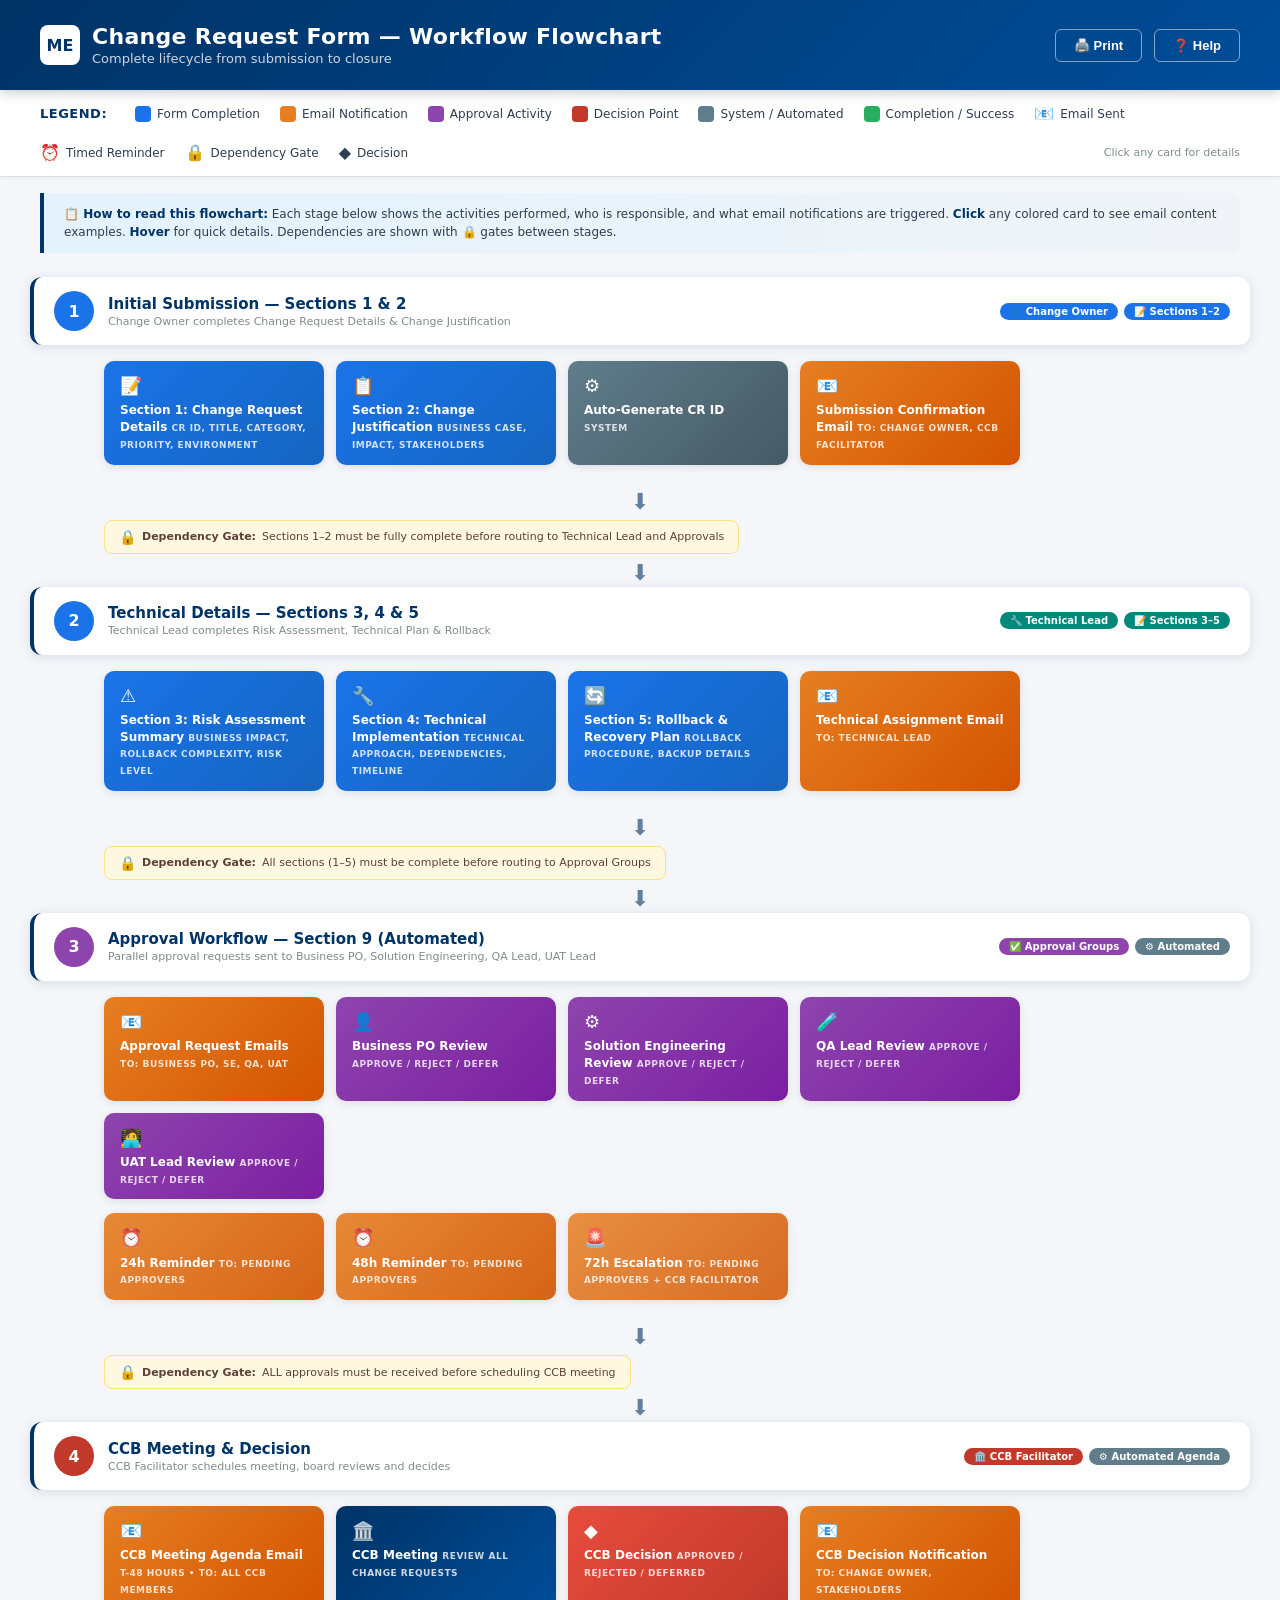
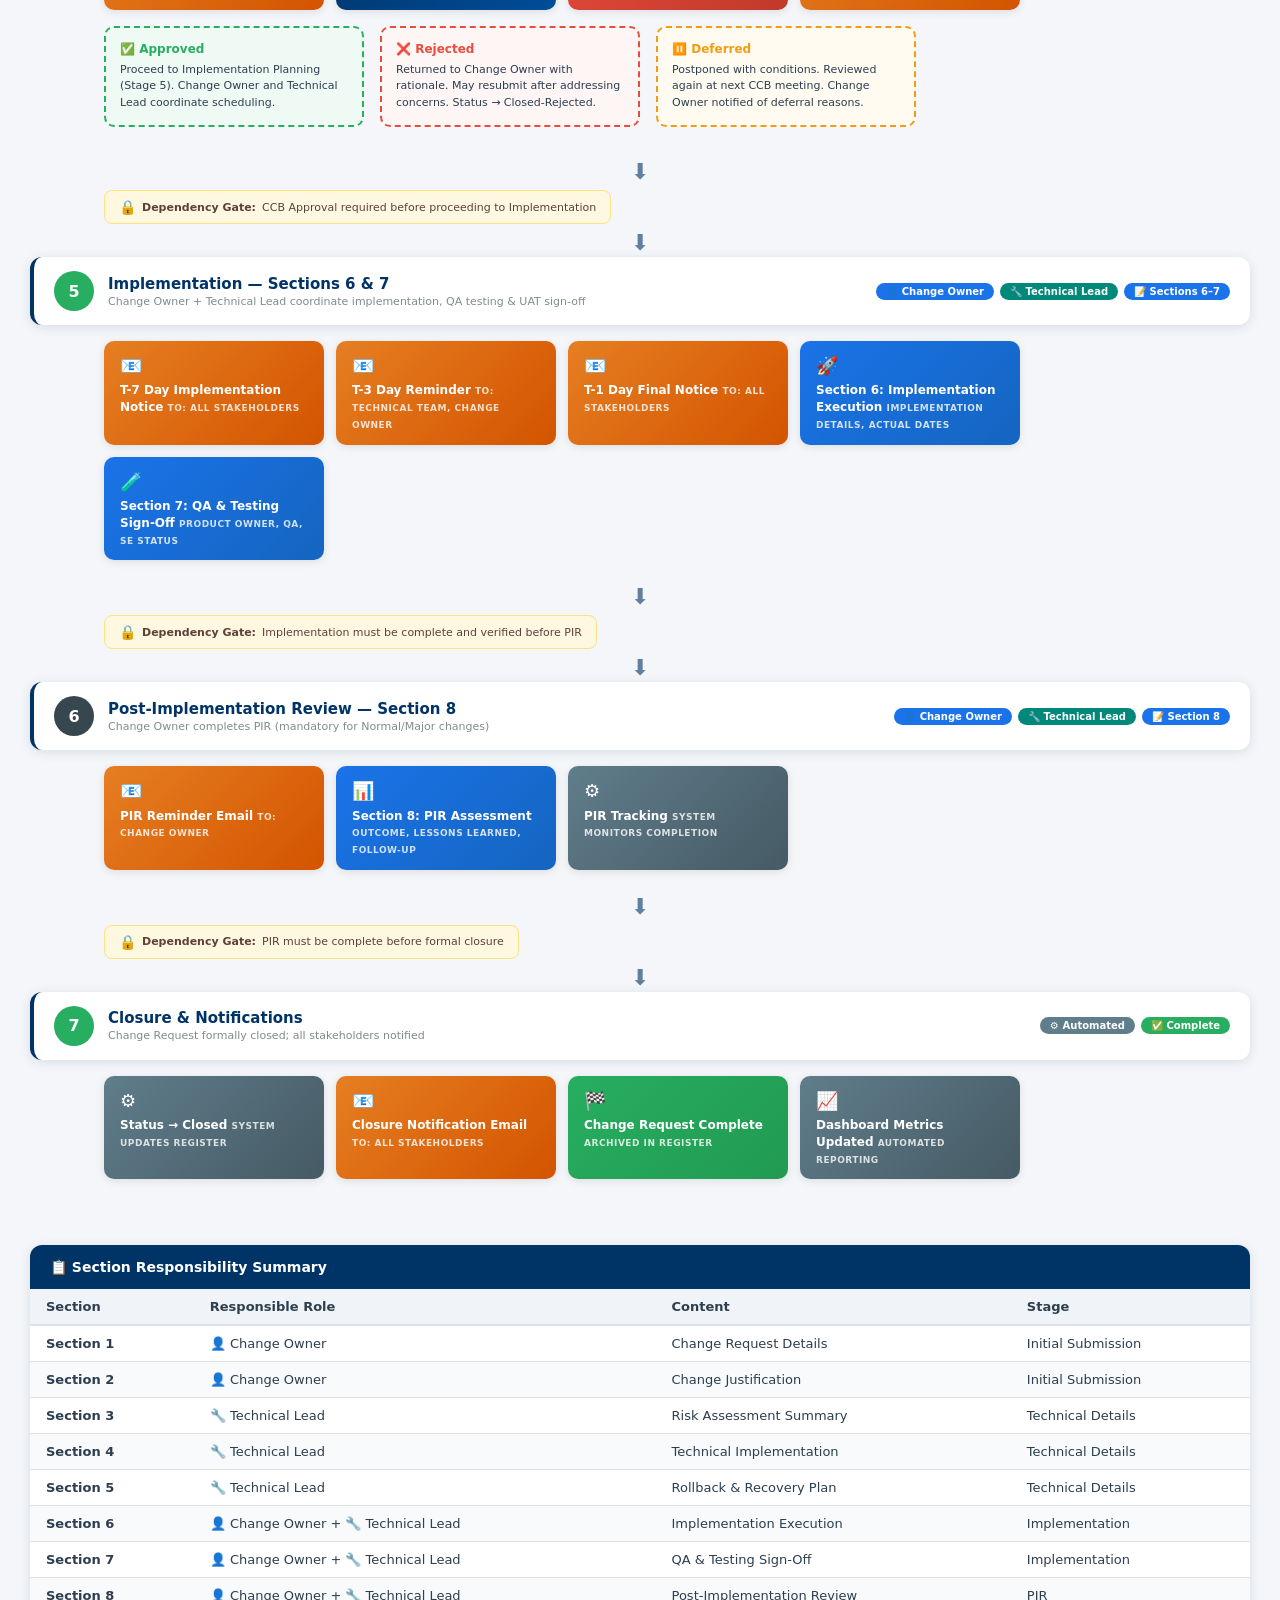
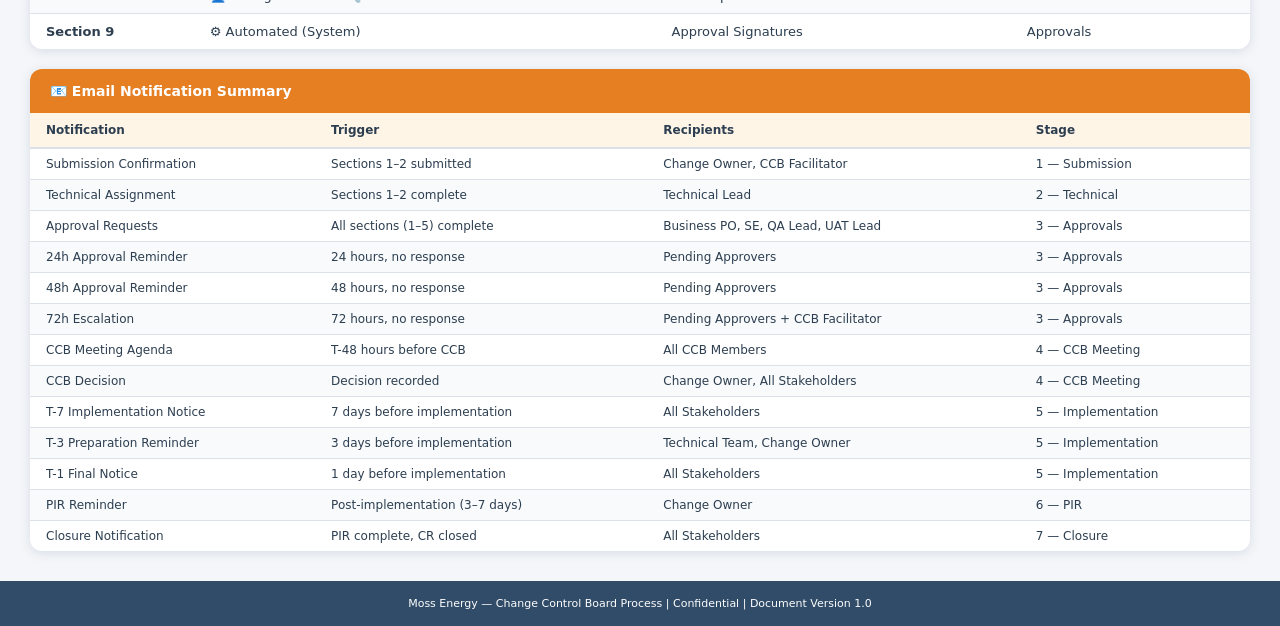
==== commit a0c46d34: "Update index.html" ====
--- a/index.html
+++ b/index.html
@@ -4,19 +4,242 @@
 <meta charset="UTF-8">
 <meta name="viewport" content="width=device-width, initial-scale=1.0">
 <title>Change Request Form Workflow — Moss Energy</title>
-<link rel="stylesheet" href="css/styles.css">
-
-<meta name="description" content="Interactive Change Request workflow flowchart for Moss Energy Change Control Board (CCB).">
-<meta name="theme-color" content="#003366">
-<link rel="icon" href="assets/favicon.svg" type="image/svg+xml">
-<link rel="alternate icon" href="assets/favicon.ico" sizes="any">
-<link rel="manifest" href="site.webmanifest">
-<meta property="og:title" content="Change Request Form — Workflow Flowchart">
-<meta property="og:description" content="Interactive workflow from submission to closure for CCB change requests.">
-<meta property="og:type" content="website">
-<meta name="twitter:card" content="summary">
-
-<meta http-equiv="Content-Security-Policy" content="default-src 'self'; img-src 'self' data:; style-src 'self'; script-src 'self'; connect-src 'self'; base-uri 'self'; form-action 'self'; frame-ancestors 'self'">
+<style>
+:root {
+  --primary: #003366;
+  --primary-light: #004d99;
+  --primary-dark: #002244;
+  --accent: #00a86b;
+  --accent-light: #00c97b;
+  --form-fill: #1a73e8;
+  --email-color: #e67e22;
+  --approval-color: #8e44ad;
+  --decision-color: #c0392b;
+  --system-color: #607d8b;
+  --success: #27ae60;
+  --warning: #f39c12;
+  --danger: #e74c3c;
+  --bg: #f4f6f9;
+  --card-bg: #ffffff;
+  --text: #2c3e50;
+  --text-light: #7f8c8d;
+  --border: #dce1e8;
+  --shadow: 0 2px 12px rgba(0,51,102,.12);
+}
+* { margin:0; padding:0; box-sizing:border-box; }
+body { font-family: 'Segoe UI', system-ui, -apple-system, sans-serif; background: var(--bg); color: var(--text); }
+
+/* Header */
+.header { background: linear-gradient(135deg, var(--primary) 0%, var(--primary-light) 100%); color:#fff; padding:24px 40px; display:flex; align-items:center; justify-content:space-between; box-shadow: 0 3px 12px rgba(0,0,0,.2); position:sticky; top:0; z-index:100; }
+.header h1 { font-size:22px; font-weight:700; letter-spacing:.3px; }
+.header .subtitle { font-size:13px; opacity:.8; margin-top:2px; }
+.header .logo { display:flex; align-items:center; gap:12px; }
+.header .logo-icon { width:40px; height:40px; background:#fff; border-radius:8px; display:flex; align-items:center; justify-content:center; font-weight:800; color:var(--primary); font-size:16px; }
+.header-right { display:flex; gap:12px; align-items:center; }
+.btn { padding:8px 18px; border:none; border-radius:6px; cursor:pointer; font-size:13px; font-weight:600; transition:all .2s; display:inline-flex; align-items:center; gap:6px; }
+.btn-outline { background:transparent; border:1.5px solid rgba(255,255,255,.5); color:#fff; }
+.btn-outline:hover { background:rgba(255,255,255,.15); border-color:#fff; }
+
+/* Legend */
+.legend-bar { background:var(--card-bg); border-bottom:1px solid var(--border); padding:14px 40px; display:flex; flex-wrap:wrap; gap:20px; align-items:center; box-shadow:0 1px 4px rgba(0,0,0,.05); }
+.legend-bar .legend-title { font-weight:700; font-size:13px; color:var(--primary); text-transform:uppercase; letter-spacing:.5px; margin-right:8px; }
+.legend-item { display:flex; align-items:center; gap:6px; font-size:12px; color:var(--text); }
+.legend-swatch { width:16px; height:16px; border-radius:4px; flex-shrink:0; }
+.legend-swatch.form { background:var(--form-fill); }
+.legend-swatch.email { background:var(--email-color); }
+.legend-swatch.approval { background:var(--approval-color); }
+.legend-swatch.decision { background:var(--decision-color); }
+.legend-swatch.system { background:var(--system-color); }
+.legend-swatch.success { background:var(--success); }
+.legend-icon { font-size:16px; }
+
+/* Swimlane Container */
+.flowchart-container { padding:30px 20px; overflow-x:auto; }
+.swimlane-wrapper { display:flex; flex-direction:column; min-width:1600px; gap:0; }
+
+/* Swimlane Row */
+.swimlane { display:flex; border-bottom:1px solid var(--border); min-height:140px; position:relative; }
+.swimlane:last-child { border-bottom:none; }
+.swimlane-label { width:180px; min-width:180px; background:var(--primary); color:#fff; padding:16px; display:flex; flex-direction:column; justify-content:center; align-items:center; text-align:center; font-weight:700; font-size:13px; letter-spacing:.3px; position:sticky; left:0; z-index:10; }
+.swimlane-label .role-icon { font-size:28px; margin-bottom:6px; }
+.swimlane-label .role-sub { font-size:10px; font-weight:400; opacity:.7; margin-top:2px; }
+.swimlane-content { flex:1; display:flex; align-items:center; padding:20px 16px; gap:12px; background:var(--card-bg); position:relative; min-height:140px; }
+.swimlane:nth-child(even) .swimlane-content { background:#f8fafc; }
+
+/* Phase Headers */
+.phase-headers { display:flex; margin-bottom:0; }
+.phase-spacer { width:180px; min-width:180px; background:var(--primary-dark); }
+.phase-bar { flex:1; display:flex; }
+.phase { flex:1; text-align:center; padding:10px 8px; font-size:11px; font-weight:700; text-transform:uppercase; letter-spacing:1px; color:#fff; }
+.phase-submit { background:#1565c0; }
+.phase-review { background:#6a1b9a; }
+.phase-ccb { background:#c62828; }
+.phase-implement { background:#2e7d32; }
+.phase-close { background:#37474f; }
+
+/* Nodes */
+.node { position:relative; min-width:130px; max-width:160px; padding:12px 14px; border-radius:10px; text-align:center; font-size:11px; font-weight:600; cursor:pointer; transition:all .25s; box-shadow:0 2px 8px rgba(0,0,0,.1); flex-shrink:0; line-height:1.35; }
+.node:hover { transform:translateY(-3px); box-shadow:0 6px 20px rgba(0,0,0,.18); z-index:20; }
+.node .node-icon { font-size:20px; display:block; margin-bottom:4px; }
+
+.node-form { background:linear-gradient(135deg, #1a73e8, #1565c0); color:#fff; border:2px solid #1565c0; }
+.node-email { background:linear-gradient(135deg, #e67e22, #d35400); color:#fff; border:2px solid #d35400; }
+.node-approval { background:linear-gradient(135deg, #8e44ad, #7b1fa2); color:#fff; border:2px solid #7b1fa2; }
+.node-decision { background:linear-gradient(135deg, #e74c3c, #c0392b); color:#fff; border:2px solid #c0392b; clip-path:polygon(12% 0%, 88% 0%, 100% 50%, 88% 100%, 12% 100%, 0% 50%); padding:16px 24px; min-width:150px; }
+.node-system { background:linear-gradient(135deg, #607d8b, #455a64); color:#fff; border:2px solid #455a64; border-radius:50%; width:110px; height:110px; display:flex; flex-direction:column; align-items:center; justify-content:center; padding:10px; }
+.node-success { background:linear-gradient(135deg, #27ae60, #219a52); color:#fff; border:2px solid #219a52; }
+.node-milestone { background:linear-gradient(135deg, var(--primary), var(--primary-light)); color:#fff; border:2px solid var(--primary); border-radius:8px; }
+
+/* Connector arrows */
+.arrow { display:flex; align-items:center; flex-shrink:0; color:var(--text-light); font-size:20px; padding:0 2px; }
+.arrow-down { writing-mode:vertical-rl; transform:rotate(0deg); }
+
+/* Tooltip */
+.tooltip-box { display:none; position:absolute; bottom:calc(100% + 12px); left:50%; transform:translateX(-50%); background:#1a1a2e; color:#fff; padding:14px 18px; border-radius:10px; font-size:12px; font-weight:400; line-height:1.55; width:300px; z-index:1000; box-shadow:0 8px 30px rgba(0,0,0,.3); pointer-events:none; }
+.tooltip-box::after { content:''; position:absolute; top:100%; left:50%; transform:translateX(-50%); border:8px solid transparent; border-top-color:#1a1a2e; }
+.tooltip-box .tt-title { font-weight:700; font-size:13px; margin-bottom:6px; color:#64b5f6; }
+.tooltip-box .tt-section { margin-top:6px; }
+.tooltip-box .tt-label { font-weight:600; color:#ffb74d; font-size:11px; text-transform:uppercase; letter-spacing:.5px; }
+.node:hover .tooltip-box { display:block; }
+
+/* Email Modal */
+.modal-overlay { display:none; position:fixed; inset:0; background:rgba(0,20,40,.6); z-index:500; backdrop-filter:blur(3px); align-items:center; justify-content:center; }
+.modal-overlay.active { display:flex; }
+.modal { background:#fff; border-radius:14px; width:600px; max-width:92vw; max-height:85vh; overflow-y:auto; box-shadow:0 20px 60px rgba(0,0,0,.3); }
+.modal-header { background:var(--primary); color:#fff; padding:20px 24px; border-radius:14px 14px 0 0; display:flex; align-items:center; justify-content:space-between; }
+.modal-header h3 { font-size:16px; }
+.modal-close { background:none; border:none; color:#fff; font-size:24px; cursor:pointer; opacity:.8; }
+.modal-close:hover { opacity:1; }
+.modal-body { padding:24px; }
+.email-field { margin-bottom:14px; }
+.email-field label { display:block; font-size:11px; font-weight:700; text-transform:uppercase; letter-spacing:.5px; color:var(--text-light); margin-bottom:4px; }
+.email-field .value { background:#f0f4f8; padding:10px 14px; border-radius:8px; font-size:13px; line-height:1.5; border-left:3px solid var(--primary); }
+.email-field .value.body-text { white-space:pre-line; }
+
+/* Dependency lines */
+.dep-note { position:absolute; font-size:10px; color:var(--danger); font-weight:700; background:#fff3f3; padding:2px 8px; border-radius:4px; border:1px solid #fdd; }
+
+/* Print */
+@media print {
+  .header { position:static; }
+  .legend-bar { break-inside:avoid; }
+  .btn { display:none; }
+  .modal-overlay { display:none !important; }
+}
+
+/* Responsive */
+@media (max-width:900px) {
+  .header { padding:16px 20px; flex-direction:column; gap:10px; }
+  .legend-bar { padding:12px 16px; }
+  .flowchart-container { padding:16px 8px; }
+}
+
+/* Section badge */
+.section-badge { display:inline-block; background:rgba(255,255,255,.25); padding:2px 8px; border-radius:10px; font-size:9px; font-weight:700; margin-top:4px; letter-spacing:.5px; }
+
+/* Vertical flow connector */
+.vflow { display:flex; flex-direction:column; align-items:center; gap:0; }
+.vflow .varrow { font-size:18px; color:var(--text-light); line-height:1; }
+
+/* Scrollbar */
+::-webkit-scrollbar { height:8px; width:8px; }
+::-webkit-scrollbar-track { background:#e8ecf1; border-radius:4px; }
+::-webkit-scrollbar-thumb { background:#b0bec5; border-radius:4px; }
+::-webkit-scrollbar-thumb:hover { background:#90a4ae; }
+
+/* Info Banner */
+.info-banner { background:linear-gradient(90deg, #e3f2fd, #f0f4f8); border-left:4px solid var(--primary); margin:0 40px 0; padding:12px 20px; border-radius:0 8px 8px 0; font-size:12px; color:var(--text); line-height:1.5; }
+.info-banner strong { color:var(--primary); }
+
+/* Full-width swimlane approach with flex nodes */
+.flow-section { margin:20px; }
+.flow-section h2 { font-size:16px; color:var(--primary); margin-bottom:16px; padding-bottom:8px; border-bottom:2px solid var(--primary); display:flex; align-items:center; gap:8px; }
+.flow-section h2 .phase-num { background:var(--primary); color:#fff; width:28px; height:28px; border-radius:50%; display:flex; align-items:center; justify-content:center; font-size:13px; }
+
+.flow-row { display:flex; align-items:stretch; gap:0; margin-bottom:2px; }
+.flow-lane-label { width:160px; min-width:160px; padding:12px; background:var(--primary); color:#fff; font-size:12px; font-weight:700; display:flex; align-items:center; justify-content:center; text-align:center; gap:6px; border-right:2px solid var(--primary-dark); }
+.flow-lane-label .lane-icon { font-size:18px; }
+.flow-lane-body { flex:1; display:flex; align-items:center; padding:14px 20px; gap:14px; flex-wrap:wrap; background:var(--card-bg); border-bottom:1px solid var(--border); min-height:80px; }
+.flow-row:nth-child(even) .flow-lane-body { background:#f8fafc; }
+
+/* Phase divider */
+.phase-divider { display:flex; align-items:center; margin:28px 0 18px; padding:0 20px; }
+.phase-divider .pd-line { flex:1; height:2px; background:linear-gradient(90deg, transparent, var(--border), transparent); }
+.phase-divider .pd-label { padding:6px 20px; background:var(--primary); color:#fff; border-radius:20px; font-size:12px; font-weight:700; letter-spacing:1px; text-transform:uppercase; white-space:nowrap; }
+
+/* Big flow section with vertical layout */
+.main-flow { padding:20px 30px; min-width:1200px; }
+
+.stage { margin-bottom:8px; }
+.stage-header { display:flex; align-items:center; gap:12px; margin-bottom:12px; }
+.stage-num { width:36px; height:36px; border-radius:50%; display:flex; align-items:center; justify-content:center; font-weight:800; font-size:15px; color:#fff; }
+.stage-title { font-size:15px; font-weight:700; color:var(--text); }
+.stage-desc { font-size:11px; color:var(--text-light); }
+
+.stage-grid { display:flex; gap:0; align-items:stretch; margin-left:18px; border-left:3px solid var(--border); padding-left:24px; }
+
+.lane-col { display:flex; flex-direction:column; gap:10px; min-width:0; flex:1; }
+.lane-col-header { font-size:10px; font-weight:700; text-transform:uppercase; letter-spacing:.8px; color:var(--text-light); padding:4px 12px; background:#eef2f7; border-radius:6px; text-align:center; margin-bottom:4px; }
+
+/* Horizontal flow */
+.hflow { display:flex; align-items:center; gap:10px; flex-wrap:wrap; padding:8px 0; }
+.hflow .arrow { font-size:18px; color:#b0bec5; }
+
+/* Stage connector */
+.stage-connector { display:flex; justify-content:center; padding:4px 0; margin-left:18px; }
+.stage-connector .sc-arrow { font-size:24px; color:var(--primary); }
+
+/* Final approach: a single continuous vertical flow */
+.workflow { padding:24px 30px; }
+.wf-stage { margin-bottom:6px; position:relative; }
+.wf-stage-head { display:flex; align-items:center; gap:14px; cursor:pointer; padding:14px 20px; background:var(--card-bg); border-radius:12px; box-shadow:var(--shadow); border-left:4px solid var(--primary); transition:all .2s; }
+.wf-stage-head:hover { box-shadow:0 4px 20px rgba(0,51,102,.15); }
+.wf-stage-num { width:40px; height:40px; border-radius:50%; display:flex; align-items:center; justify-content:center; font-weight:800; font-size:16px; color:#fff; flex-shrink:0; }
+.wf-stage-info { flex:1; }
+.wf-stage-title { font-size:15px; font-weight:700; color:var(--primary); }
+.wf-stage-sub { font-size:11px; color:var(--text-light); margin-top:2px; }
+.wf-stage-badges { display:flex; gap:6px; flex-wrap:wrap; }
+.wf-badge { padding:3px 10px; border-radius:12px; font-size:10px; font-weight:700; color:#fff; }
+
+.wf-detail { padding:16px 20px 16px 74px; }
+.wf-detail-grid { display:flex; gap:12px; flex-wrap:wrap; }
+
+.wf-card { padding:12px 16px; border-radius:10px; font-size:12px; font-weight:600; color:#fff; cursor:pointer; transition:all .2s; min-width:140px; max-width:220px; box-shadow:0 2px 8px rgba(0,0,0,.1); position:relative; line-height:1.4; }
+.wf-card:hover { transform:translateY(-2px); box-shadow:0 6px 20px rgba(0,0,0,.18); }
+.wf-card .wf-card-icon { font-size:18px; display:block; margin-bottom:4px; }
+.wf-card .wf-card-label { font-size:9px; font-weight:700; text-transform:uppercase; letter-spacing:.5px; opacity:.8; margin-top:4px; }
+.wf-card-form { background:linear-gradient(135deg, #1a73e8, #1565c0); }
+.wf-card-email { background:linear-gradient(135deg, #e67e22, #d35400); }
+.wf-card-approval { background:linear-gradient(135deg, #8e44ad, #7b1fa2); }
+.wf-card-decision { background:linear-gradient(135deg, #e74c3c, #c0392b); }
+.wf-card-system { background:linear-gradient(135deg, #607d8b, #455a64); }
+.wf-card-success { background:linear-gradient(135deg, #27ae60, #219a52); }
+.wf-card-milestone { background:linear-gradient(135deg, var(--primary), var(--primary-light)); }
+
+.wf-connector { display:flex; align-items:center; justify-content:center; padding:2px 0; }
+.wf-connector .wf-arr { font-size:22px; color:var(--primary); opacity:.6; }
+
+/* Dependency callout */
+.dep-callout { background:#fff8e1; border:1px solid #ffe082; border-radius:8px; padding:8px 14px; font-size:11px; color:#5d4037; margin:4px 0; display:inline-flex; align-items:center; gap:6px; }
+.dep-callout .dep-icon { font-size:14px; }
+
+/* Decision branch */
+.wf-branches { display:flex; gap:16px; margin:8px 0 8px 74px; }
+.wf-branch { flex:1; max-width:260px; padding:14px; border-radius:10px; border:2px dashed; }
+.wf-branch.approved { border-color:var(--success); background:#f0faf4; }
+.wf-branch.rejected { border-color:var(--danger); background:#fef5f5; }
+.wf-branch.deferred { border-color:var(--warning); background:#fffbf0; }
+.wf-branch-title { font-size:12px; font-weight:800; margin-bottom:6px; display:flex; align-items:center; gap:6px; }
+.wf-branch-text { font-size:11px; color:var(--text); line-height:1.5; }
+
+/* Email tooltip on cards */
+.wf-card .card-tooltip { display:none; position:absolute; bottom:calc(100% + 10px); left:50%; transform:translateX(-50%); background:#1a1a2e; color:#fff; padding:12px 16px; border-radius:10px; font-size:11px; font-weight:400; line-height:1.5; width:280px; z-index:1000; box-shadow:0 8px 30px rgba(0,0,0,.3); }
+.wf-card .card-tooltip::after { content:''; position:absolute; top:100%; left:50%; transform:translateX(-50%); border:7px solid transparent; border-top-color:#1a1a2e; }
+.wf-card .card-tooltip .ctt { font-weight:700; color:#64b5f6; margin-bottom:4px; }
+.wf-card:hover .card-tooltip { display:block; }
+
+footer { background:var(--primary-dark); color:#fff; text-align:center; padding:16px; font-size:11px; opacity:.8; }
+</style>
 </head>
 <body>
 
@@ -30,8 +253,8 @@
     </div>
   </div>
   <div class="header-right">
-    <button class="btn btn-outline" data-action="print">🖨️ Print</button>
-    <button class="btn btn-outline" data-action="open-help">❓ Help</button>
+    <button class="btn btn-outline" onclick="window.print()">🖨️ Print</button>
+    <button class="btn btn-outline" onclick="document.getElementById('helpModal').classList.add('active')">❓ Help</button>
   </div>
 </div>
 
@@ -74,25 +297,25 @@
     </div>
     <div class="wf-detail">
       <div class="wf-detail-grid">
-        <div class="wf-card wf-card-form" data-email-key="submit_form">
+        <div class="wf-card wf-card-form" onclick="showEmail('submit_form')">
           <span class="wf-card-icon">📝</span>
           Section 1: Change Request Details
           <span class="wf-card-label">CR ID, Title, Category, Priority, Environment</span>
           <div class="card-tooltip"><div class="ctt">Section 1 — Change Request Details</div>Change Owner enters: CR ID (auto-generated), Title, Description, Category (Standard/Normal/Major/Emergency), Priority, Target Environment(s), Requested Implementation Date.</div>
         </div>
-        <div class="wf-card wf-card-form" data-email-key="submit_form">
+        <div class="wf-card wf-card-form" onclick="showEmail('submit_form')">
           <span class="wf-card-icon">📋</span>
           Section 2: Change Justification
           <span class="wf-card-label">Business Case, Impact, Stakeholders</span>
           <div class="card-tooltip"><div class="ctt">Section 2 — Change Justification</div>Change Owner documents: Business justification, Expected benefits, Affected stakeholders, Urgency drivers, Alignment with strategic goals.</div>
         </div>
-        <div class="wf-card wf-card-system" data-email-key="auto_crid">
+        <div class="wf-card wf-card-system" onclick="showEmail('auto_crid')">
           <span class="wf-card-icon">⚙️</span>
           Auto-Generate CR ID
           <span class="wf-card-label">System</span>
           <div class="card-tooltip"><div class="ctt">Automated CR ID</div>System generates unique CR ID in format: CR-YYYY-NNNN (e.g., CR-2026-0042). Timestamp and requestor metadata recorded.</div>
         </div>
-        <div class="wf-card wf-card-email" data-email-key="submission_confirm">
+        <div class="wf-card wf-card-email" onclick="showEmail('submission_confirm')">
           <span class="wf-card-icon">📧</span>
           Submission Confirmation Email
           <span class="wf-card-label">To: Change Owner, CCB Facilitator</span>
@@ -124,25 +347,25 @@
     </div>
     <div class="wf-detail">
       <div class="wf-detail-grid">
-        <div class="wf-card wf-card-form" data-email-key="tech_sections">
+        <div class="wf-card wf-card-form" onclick="showEmail('tech_sections')">
           <span class="wf-card-icon">⚠️</span>
           Section 3: Risk Assessment Summary
           <span class="wf-card-label">Business Impact, Rollback Complexity, Risk Level</span>
           <div class="card-tooltip"><div class="ctt">Section 3 — Risk Assessment</div>Technical Lead assesses: Business Impact (1–5), Rollback Complexity (1–5), auto-calculated Overall Risk Level, Mitigation Strategies (required if Critical).</div>
         </div>
-        <div class="wf-card wf-card-form" data-email-key="tech_sections">
+        <div class="wf-card wf-card-form" onclick="showEmail('tech_sections')">
           <span class="wf-card-icon">🔧</span>
           Section 4: Technical Implementation
           <span class="wf-card-label">Technical Approach, Dependencies, Timeline</span>
           <div class="card-tooltip"><div class="ctt">Section 4 — Technical Implementation</div>Technical Lead documents: Implementation approach, Technical dependencies, Step-by-step plan, Required resources, Estimated downtime.</div>
         </div>
-        <div class="wf-card wf-card-form" data-email-key="tech_sections">
+        <div class="wf-card wf-card-form" onclick="showEmail('tech_sections')">
           <span class="wf-card-icon">🔄</span>
           Section 5: Rollback & Recovery Plan
           <span class="wf-card-label">Rollback Procedure, Backup Details</span>
           <div class="card-tooltip"><div class="ctt">Section 5 — Rollback & Recovery</div>Technical Lead provides: Rollback procedure, Backup and recovery details, Recovery time estimates, Communication plan for rollback.</div>
         </div>
-        <div class="wf-card wf-card-email" data-email-key="tech_assigned">
+        <div class="wf-card wf-card-email" onclick="showEmail('tech_assigned')">
           <span class="wf-card-icon">📧</span>
           Technical Assignment Email
           <span class="wf-card-label">To: Technical Lead</span>
@@ -173,31 +396,31 @@
     </div>
     <div class="wf-detail">
       <div class="wf-detail-grid">
-        <div class="wf-card wf-card-email" data-email-key="approval_request">
+        <div class="wf-card wf-card-email" onclick="showEmail('approval_request')">
           <span class="wf-card-icon">📧</span>
           Approval Request Emails
           <span class="wf-card-label">To: Business PO, SE, QA, UAT</span>
           <div class="card-tooltip"><div class="ctt">📧 Email: Approval Requests</div><b>To:</b> Business Product Owner, Solution Engineering Lead, QA Lead, UAT Lead<br><b>Trigger:</b> All sections complete<br><b>Content:</b> CR summary, link to review, approve/reject buttons</div>
         </div>
-        <div class="wf-card wf-card-approval" data-email-key="approval_review">
+        <div class="wf-card wf-card-approval" onclick="showEmail('approval_review')">
           <span class="wf-card-icon">👤</span>
           Business PO Review
           <span class="wf-card-label">Approve / Reject / Defer</span>
           <div class="card-tooltip"><div class="ctt">Business PO Review</div>Business Product Owner reviews change justification, business impact, and alignment with business priorities. Can Approve, Reject, or Defer.</div>
         </div>
-        <div class="wf-card wf-card-approval" data-email-key="approval_review">
+        <div class="wf-card wf-card-approval" onclick="showEmail('approval_review')">
           <span class="wf-card-icon">⚙️</span>
           Solution Engineering Review
           <span class="wf-card-label">Approve / Reject / Defer</span>
           <div class="card-tooltip"><div class="ctt">Solution Engineering Review</div>SE Lead reviews technical approach, architecture impact, and implementation feasibility. Can Approve, Reject, or Defer.</div>
         </div>
-        <div class="wf-card wf-card-approval" data-email-key="approval_review">
+        <div class="wf-card wf-card-approval" onclick="showEmail('approval_review')">
           <span class="wf-card-icon">🧪</span>
           QA Lead Review
           <span class="wf-card-label">Approve / Reject / Defer</span>
           <div class="card-tooltip"><div class="ctt">QA Lead Review</div>QA Lead reviews test coverage, regression risk, and quality assurance plan. Can Approve, Reject, or Defer.</div>
         </div>
-        <div class="wf-card wf-card-approval" data-email-key="approval_review">
+        <div class="wf-card wf-card-approval" onclick="showEmail('approval_review')">
           <span class="wf-card-icon">🧑‍💻</span>
           UAT Lead Review
           <span class="wf-card-label">Approve / Reject / Defer</span>
@@ -208,19 +431,19 @@
       <!-- Reminder emails -->
       <div style="margin-top:14px;">
         <div class="wf-detail-grid">
-          <div class="wf-card wf-card-email" style="opacity:.9;" data-email-key="reminder_24">
+          <div class="wf-card wf-card-email" style="opacity:.9;" onclick="showEmail('reminder_24')">
             <span class="wf-card-icon">⏰</span>
             24h Reminder
             <span class="wf-card-label">To: Pending Approvers</span>
             <div class="card-tooltip"><div class="ctt">📧 24-Hour Reminder</div><b>To:</b> Approvers who haven't responded<br><b>Trigger:</b> 24h after initial request<br><b>Tone:</b> Friendly reminder</div>
           </div>
-          <div class="wf-card wf-card-email" style="opacity:.9;" data-email-key="reminder_48">
+          <div class="wf-card wf-card-email" style="opacity:.9;" onclick="showEmail('reminder_48')">
             <span class="wf-card-icon">⏰</span>
             48h Reminder
             <span class="wf-card-label">To: Pending Approvers</span>
             <div class="card-tooltip"><div class="ctt">📧 48-Hour Reminder</div><b>To:</b> Approvers who haven't responded<br><b>Trigger:</b> 48h after initial request<br><b>Tone:</b> Escalation warning</div>
           </div>
-          <div class="wf-card wf-card-email" style="opacity:.85;" data-email-key="reminder_72">
+          <div class="wf-card wf-card-email" style="opacity:.85;" onclick="showEmail('reminder_72')">
             <span class="wf-card-icon">🚨</span>
             72h Escalation
             <span class="wf-card-label">To: Pending Approvers + CCB Facilitator</span>
@@ -252,25 +475,25 @@
     </div>
     <div class="wf-detail">
       <div class="wf-detail-grid">
-        <div class="wf-card wf-card-email" data-email-key="ccb_agenda">
+        <div class="wf-card wf-card-email" onclick="showEmail('ccb_agenda')">
           <span class="wf-card-icon">📧</span>
           CCB Meeting Agenda Email
           <span class="wf-card-label">T-48 hours • To: All CCB Members</span>
           <div class="card-tooltip"><div class="ctt">📧 Email: CCB Agenda</div><b>To:</b> All CCB Members<br><b>Trigger:</b> 48 hours before scheduled CCB meeting<br><b>Content:</b> Meeting agenda, CRs to review, supporting docs, dial-in details</div>
         </div>
-        <div class="wf-card wf-card-milestone" data-email-key="ccb_meeting">
+        <div class="wf-card wf-card-milestone" onclick="showEmail('ccb_meeting')">
           <span class="wf-card-icon">🏛️</span>
           CCB Meeting
           <span class="wf-card-label">Review all change requests</span>
           <div class="card-tooltip"><div class="ctt">CCB Meeting</div>Change Control Board convenes to review change requests. Members discuss risk, impact, resource requirements. Each CR receives a formal decision.</div>
         </div>
-        <div class="wf-card wf-card-decision" data-email-key="ccb_decision">
+        <div class="wf-card wf-card-decision" onclick="showEmail('ccb_decision')">
           <span class="wf-card-icon">◆</span>
           CCB Decision
           <span class="wf-card-label">Approved / Rejected / Deferred</span>
           <div class="card-tooltip"><div class="ctt">CCB Decision Point</div>Board votes on each CR:<br>✅ <b>Approved</b> — proceed to implementation<br>❌ <b>Rejected</b> — returned with rationale<br>⏸️ <b>Deferred</b> — postponed with conditions</div>
         </div>
-        <div class="wf-card wf-card-email" data-email-key="ccb_decision_email">
+        <div class="wf-card wf-card-email" onclick="showEmail('ccb_decision_email')">
           <span class="wf-card-icon">📧</span>
           CCB Decision Notification
           <span class="wf-card-label">To: Change Owner, Stakeholders</span>
@@ -318,31 +541,31 @@
     </div>
     <div class="wf-detail">
       <div class="wf-detail-grid">
-        <div class="wf-card wf-card-email" data-email-key="impl_t7">
+        <div class="wf-card wf-card-email" onclick="showEmail('impl_t7')">
           <span class="wf-card-icon">📧</span>
           T-7 Day Implementation Notice
           <span class="wf-card-label">To: All Stakeholders</span>
           <div class="card-tooltip"><div class="ctt">📧 Email: T-7 Day Notice</div><b>To:</b> All Stakeholders<br><b>Trigger:</b> 7 days before implementation<br><b>Content:</b> Upcoming change details, timeline, expected impact</div>
         </div>
-        <div class="wf-card wf-card-email" data-email-key="impl_t3">
+        <div class="wf-card wf-card-email" onclick="showEmail('impl_t3')">
           <span class="wf-card-icon">📧</span>
           T-3 Day Reminder
           <span class="wf-card-label">To: Technical Team, Change Owner</span>
           <div class="card-tooltip"><div class="ctt">📧 Email: T-3 Day Reminder</div><b>To:</b> Technical Team, Change Owner<br><b>Trigger:</b> 3 days before implementation<br><b>Content:</b> Final preparations checklist, go/no-go confirmation</div>
         </div>
-        <div class="wf-card wf-card-email" data-email-key="impl_t1">
+        <div class="wf-card wf-card-email" onclick="showEmail('impl_t1')">
           <span class="wf-card-icon">📧</span>
           T-1 Day Final Notice
           <span class="wf-card-label">To: All Stakeholders</span>
           <div class="card-tooltip"><div class="ctt">📧 Email: T-1 Day Final Notice</div><b>To:</b> All Stakeholders<br><b>Trigger:</b> 1 day before implementation<br><b>Content:</b> Final notice, maintenance window, rollback readiness</div>
         </div>
-        <div class="wf-card wf-card-form" data-email-key="impl_section6">
+        <div class="wf-card wf-card-form" onclick="showEmail('impl_section6')">
           <span class="wf-card-icon">🚀</span>
           Section 6: Implementation Execution
           <span class="wf-card-label">Implementation details, actual dates</span>
           <div class="card-tooltip"><div class="ctt">Section 6 — Implementation</div>Change Owner + Technical Lead record: Actual implementation date/time, Steps executed, Issues encountered, Stakeholders notified.</div>
         </div>
-        <div class="wf-card wf-card-form" data-email-key="impl_section7">
+        <div class="wf-card wf-card-form" onclick="showEmail('impl_section7')">
           <span class="wf-card-icon">🧪</span>
           Section 7: QA & Testing Sign-Off
           <span class="wf-card-label">Product Owner, QA, SE status</span>
@@ -374,19 +597,19 @@
     </div>
     <div class="wf-detail">
       <div class="wf-detail-grid">
-        <div class="wf-card wf-card-email" data-email-key="pir_reminder">
+        <div class="wf-card wf-card-email" onclick="showEmail('pir_reminder')">
           <span class="wf-card-icon">📧</span>
           PIR Reminder Email
           <span class="wf-card-label">To: Change Owner</span>
           <div class="card-tooltip"><div class="ctt">📧 Email: PIR Reminder</div><b>To:</b> Change Owner<br><b>Trigger:</b> Post-implementation (configurable: 3–7 days after)<br><b>Content:</b> Reminder to complete PIR section, link to form</div>
         </div>
-        <div class="wf-card wf-card-form" data-email-key="pir_section8">
+        <div class="wf-card wf-card-form" onclick="showEmail('pir_section8')">
           <span class="wf-card-icon">📊</span>
           Section 8: PIR Assessment
           <span class="wf-card-label">Outcome, Lessons Learned, Follow-up</span>
           <div class="card-tooltip"><div class="ctt">Section 8 — PIR Plan</div>Change Owner + Technical Lead complete: Implementation outcome assessment, Lessons learned, Follow-up actions required, Recommendations for future changes. Mandatory for Normal/Major changes.</div>
         </div>
-        <div class="wf-card wf-card-system" data-email-key="pir_auto">
+        <div class="wf-card wf-card-system" onclick="showEmail('pir_auto')">
           <span class="wf-card-icon">⚙️</span>
           PIR Tracking
           <span class="wf-card-label">System monitors completion</span>
@@ -417,25 +640,25 @@
     </div>
     <div class="wf-detail">
       <div class="wf-detail-grid">
-        <div class="wf-card wf-card-system" data-email-key="closure_auto">
+        <div class="wf-card wf-card-system" onclick="showEmail('closure_auto')">
           <span class="wf-card-icon">⚙️</span>
           Status → Closed
           <span class="wf-card-label">System updates register</span>
           <div class="card-tooltip"><div class="ctt">Automated Closure</div>System updates CR status to "Closed-Successful" or "Closed-Failed". Updates Change Request Register. Records final metrics (total time, approval time, implementation time).</div>
         </div>
-        <div class="wf-card wf-card-email" data-email-key="closure_notification">
+        <div class="wf-card wf-card-email" onclick="showEmail('closure_notification')">
           <span class="wf-card-icon">📧</span>
           Closure Notification Email
           <span class="wf-card-label">To: All Stakeholders</span>
           <div class="card-tooltip"><div class="ctt">📧 Email: Closure Notification</div><b>To:</b> Change Owner, Technical Lead, Approvers, CCB Facilitator, All Stakeholders<br><b>Trigger:</b> PIR complete & CR closed<br><b>Content:</b> Final status, outcome summary, PIR findings, metrics</div>
         </div>
-        <div class="wf-card wf-card-success" data-email-key="closure_done">
+        <div class="wf-card wf-card-success" onclick="showEmail('closure_done')">
           <span class="wf-card-icon">🏁</span>
           Change Request Complete
           <span class="wf-card-label">Archived in Register</span>
           <div class="card-tooltip"><div class="ctt">Process Complete</div>Change Request is fully closed. All documentation archived. Metrics captured for CCB Dashboard reporting. Lessons learned catalogued for future reference.</div>
         </div>
-        <div class="wf-card wf-card-system" data-email-key="metrics_update">
+        <div class="wf-card wf-card-system" onclick="showEmail('metrics_update')">
           <span class="wf-card-icon">📈</span>
           Dashboard Metrics Updated
           <span class="wf-card-label">Automated reporting</span>
@@ -508,22 +731,22 @@
 </div>
 
 <!-- EMAIL MODAL -->
-<div class="modal-overlay" id="emailModal" role="dialog" aria-modal="true" aria-labelledby="modalTitle">
+<div class="modal-overlay" id="emailModal">
   <div class="modal">
     <div class="modal-header">
       <h3 id="modalTitle">📧 Email Example</h3>
-      <button type="button" class="modal-close" aria-label="Close" data-action="close-email">&times;</button>
+      <button class="modal-close" onclick="closeModal()">&times;</button>
     </div>
     <div class="modal-body" id="modalBody"></div>
   </div>
 </div>
 
 <!-- HELP MODAL -->
-<div class="modal-overlay" id="helpModal" role="dialog" aria-modal="true" aria-label="Flowchart Guide">
+<div class="modal-overlay" id="helpModal">
   <div class="modal">
     <div class="modal-header">
       <h3>❓ Flowchart Guide</h3>
-      <button type="button" class="modal-close" aria-label="Close" data-action="close-help">&times;</button>
+      <button class="modal-close" onclick="document.getElementById('helpModal').classList.remove('active')">&times;</button>
     </div>
     <div class="modal-body" style="font-size:13px;line-height:1.7;">
       <h4 style="color:var(--primary);margin-bottom:8px;">How to Use This Flowchart</h4>
@@ -558,6 +781,199 @@
   Moss Energy — Change Control Board Process | Confidential | Document Version 1.0
 </footer>
 
-<script src="js/app.js" defer></script>
+<script>
+// Email content examples
+const emailTemplates = {
+  submission_confirm: {
+    title: '📧 Submission Confirmation Email',
+    fields: [
+      { label: 'To', value: 'Change Owner (requestor@mossenergy.com), CCB Facilitator (ccb@mossenergy.com)' },
+      { label: 'Subject', value: '[CR-2026-0042] Change Request Submitted — Database Migration to Cloud' },
+      { label: 'Body', value: `Dear Change Owner,\n\nYour Change Request has been successfully submitted.\n\n📋 CR Details:\n• CR ID: CR-2026-0042\n• Title: Database Migration to Cloud\n• Category: Normal\n• Priority: High\n• Target Environment: Production\n• Requested Date: April 15, 2026\n\n📌 Next Steps:\n1. Technical Lead will be assigned to complete Sections 3–5\n2. Approval requests will be sent once all sections are complete\n3. You will be notified of the CCB decision\n\nTrack your request: [Link to Change Request Register]\n\nRegards,\nMoss Energy Change Management`, isBody: true }
+    ]
+  },
+  approval_request: {
+    title: '📧 Approval Request Email',
+    fields: [
+      { label: 'To', value: 'Business Product Owner, Solution Engineering Lead, QA Lead, UAT Lead' },
+      { label: 'Subject', value: '[ACTION REQUIRED] Approval Needed — CR-2026-0042: Database Migration to Cloud' },
+      { label: 'Body', value: `Dear Approver,\n\nA Change Request requires your review and approval.\n\n📋 CR Summary:\n• CR ID: CR-2026-0042\n• Title: Database Migration to Cloud\n• Category: Normal | Priority: High\n• Risk Level: Medium\n• Target: Production | Date: April 15, 2026\n\n📝 Your Action Required:\nPlease review the change request and provide your approval decision:\n\n  ✅ APPROVE — Proceed to CCB review\n  ❌ REJECT — Return with comments\n  ⏸️ DEFER — Request additional information\n\n[Review & Approve Button]\n\n⏰ Please respond within 48 hours.\n\nRegards,\nMoss Energy Change Management`, isBody: true }
+    ]
+  },
+  reminder_24: {
+    title: '📧 24-Hour Approval Reminder',
+    fields: [
+      { label: 'To', value: 'Pending Approvers (who have not yet responded)' },
+      { label: 'Subject', value: '[REMINDER] Approval Pending — CR-2026-0042: Database Migration to Cloud' },
+      { label: 'Body', value: `Dear Approver,\n\nThis is a friendly reminder that your approval is still pending for:\n\n• CR ID: CR-2026-0042\n• Title: Database Migration to Cloud\n• Submitted: 24 hours ago\n\nPlease review and respond at your earliest convenience.\n\n[Review & Approve Button]\n\nRegards,\nMoss Energy Change Management`, isBody: true }
+    ]
+  },
+  reminder_48: {
+    title: '📧 48-Hour Approval Reminder',
+    fields: [
+      { label: 'To', value: 'Pending Approvers' },
+      { label: 'Subject', value: '[URGENT] Approval Overdue — CR-2026-0042: Database Migration to Cloud' },
+      { label: 'Body', value: `Dear Approver,\n\n⚠️ Your approval for CR-2026-0042 is now 48 hours overdue.\n\nIf no response is received within 24 hours, this will be escalated to the CCB Facilitator.\n\n[Review & Approve Button]\n\nRegards,\nMoss Energy Change Management`, isBody: true }
+    ]
+  },
+  reminder_72: {
+    title: '📧 72-Hour Escalation Notice',
+    fields: [
+      { label: 'To', value: 'Pending Approvers, CCB Facilitator' },
+      { label: 'Subject', value: '[ESCALATION] Approval Not Received — CR-2026-0042' },
+      { label: 'Body', value: `Dear CCB Facilitator,\n\n🚨 The following approver(s) have not responded after 72 hours:\n\n• QA Lead — No response\n\nCR Details:\n• CR ID: CR-2026-0042\n• Title: Database Migration to Cloud\n\nPlease intervene to ensure timely processing.\n\nRegards,\nMoss Energy Change Management (Automated)`, isBody: true }
+    ]
+  },
+  ccb_agenda: {
+    title: '📧 CCB Meeting Agenda (T-48 Hours)',
+    fields: [
+      { label: 'To', value: 'All CCB Members' },
+      { label: 'Subject', value: '[CCB Meeting] Agenda — March 25, 2026' },
+      { label: 'Body', value: `Dear CCB Members,\n\nThe next CCB meeting is scheduled for:\n📅 Date: March 25, 2026\n🕐 Time: 2:00 PM EST\n📍 Location: Teams Meeting [Link]\n\n📋 Agenda:\n1. Review of Previous Action Items (10 min)\n2. CR-2026-0042: Database Migration to Cloud — Normal/High (20 min)\n3. CR-2026-0043: API Gateway Update — Standard/Medium (15 min)\n4. CR-2026-0044: Security Patch Deployment — Major/Critical (25 min)\n5. Open Discussion (10 min)\n\n📎 Attachments: CR forms, risk assessments, technical plans\n\nPlease review all materials before the meeting.\n\nRegards,\nCCB Facilitator`, isBody: true }
+    ]
+  },
+  ccb_decision_email: {
+    title: '📧 CCB Decision Notification',
+    fields: [
+      { label: 'To', value: 'Change Owner, All Stakeholders' },
+      { label: 'Subject', value: '[CCB Decision] CR-2026-0042: APPROVED — Database Migration to Cloud' },
+      { label: 'Body', value: `Dear Change Owner,\n\nThe Change Control Board has reviewed your Change Request.\n\n📋 Decision:\n• CR ID: CR-2026-0042\n• Title: Database Migration to Cloud\n• Decision: ✅ APPROVED\n• Conditions: Implementation must occur during maintenance window (Saturday 2:00 AM–6:00 AM)\n• Approved Implementation Date: April 15, 2026\n\n📌 Next Steps:\n1. Coordinate with Technical Lead for implementation planning\n2. You will receive implementation reminders at T-7, T-3, T-1\n3. Complete Section 6 during/after implementation\n4. Complete Section 7 (QA Sign-off) post-implementation\n5. Complete Section 8 (PIR) within 7 days of implementation\n\nRegards,\nCCB Facilitator`, isBody: true }
+    ]
+  },
+  impl_t7: {
+    title: '📧 T-7 Day Implementation Notice',
+    fields: [
+      { label: 'To', value: 'All Stakeholders' },
+      { label: 'Subject', value: '[Implementation Notice] CR-2026-0042 — Scheduled April 15, 2026' },
+      { label: 'Body', value: `Dear Stakeholders,\n\nThis is advance notice of an upcoming change implementation.\n\n📋 Details:\n• CR ID: CR-2026-0042\n• Title: Database Migration to Cloud\n• Implementation Date: April 15, 2026 (Saturday)\n• Window: 2:00 AM – 6:00 AM EST\n• Expected Downtime: 2 hours\n• Affected Systems: Production Database, API Layer\n\n📌 Please ensure your teams are aware and any dependencies are addressed.\n\nRegards,\nMoss Energy Change Management`, isBody: true }
+    ]
+  },
+  impl_t3: {
+    title: '📧 T-3 Day Preparation Reminder',
+    fields: [
+      { label: 'To', value: 'Technical Team, Change Owner' },
+      { label: 'Subject', value: '[Action Required] T-3 Preparation — CR-2026-0042' },
+      { label: 'Body', value: `Dear Team,\n\nImplementation in 3 days. Please confirm:\n\n✅ Checklist:\n□ Backups verified and tested\n□ Rollback procedure reviewed\n□ Communication plan ready\n□ On-call team confirmed\n□ Go/No-Go decision: [Confirm by April 13]\n\nRegards,\nMoss Energy Change Management`, isBody: true }
+    ]
+  },
+  impl_t1: {
+    title: '📧 T-1 Day Final Notice',
+    fields: [
+      { label: 'To', value: 'All Stakeholders' },
+      { label: 'Subject', value: '[FINAL NOTICE] Implementation Tomorrow — CR-2026-0042' },
+      { label: 'Body', value: `Dear Stakeholders,\n\n🔔 Final reminder: Change implementation is TOMORROW.\n\n• CR: CR-2026-0042 — Database Migration to Cloud\n• Date: April 15, 2026\n• Window: 2:00 AM – 6:00 AM EST\n• Status: GO ✅\n\nFor issues during implementation, contact the on-call team.\n\nRegards,\nMoss Energy Change Management`, isBody: true }
+    ]
+  },
+  pir_reminder: {
+    title: '📧 PIR Reminder Email',
+    fields: [
+      { label: 'To', value: 'Change Owner' },
+      { label: 'Subject', value: '[Action Required] PIR Due — CR-2026-0042' },
+      { label: 'Body', value: `Dear Change Owner,\n\nThe Post-Implementation Review (PIR) for your change request is now due.\n\n• CR ID: CR-2026-0042\n• Title: Database Migration to Cloud\n• Implementation Date: April 15, 2026\n• PIR Due By: April 22, 2026\n\nPlease complete Section 8 of the Change Request Form:\n• Implementation outcome assessment\n• Lessons learned\n• Follow-up actions required\n\n[Complete PIR Button]\n\nNote: PIR is mandatory for Normal/Major changes.\n\nRegards,\nMoss Energy Change Management`, isBody: true }
+    ]
+  },
+  closure_notification: {
+    title: '📧 Closure Notification Email',
+    fields: [
+      { label: 'To', value: 'Change Owner, Technical Lead, All Approvers, CCB Facilitator, All Stakeholders' },
+      { label: 'Subject', value: '[CLOSED] CR-2026-0042: Database Migration to Cloud — Successfully Completed' },
+      { label: 'Body', value: `Dear Stakeholders,\n\nChange Request CR-2026-0042 has been formally closed.\n\n📋 Final Summary:\n• CR ID: CR-2026-0042\n• Title: Database Migration to Cloud\n• Status: Closed — Successful ✅\n• Submitted: March 20, 2026\n• Approved: March 25, 2026\n• Implemented: April 15, 2026\n• PIR Completed: April 20, 2026\n• Total Lifecycle: 31 days\n\n📊 PIR Findings:\n• Implementation outcome: Successful, no issues\n• Lessons learned: Documented and archived\n• Follow-up actions: None required\n\nThis change request is now archived in the Change Request Register.\n\nRegards,\nMoss Energy Change Management`, isBody: true }
+    ]
+  },
+  // Generic fallbacks for non-email cards
+  submit_form: { title: '📝 Initial Submission (Sections 1–2)', fields: [
+    { label: 'Responsible', value: '👤 Change Owner' },
+    { label: 'Sections', value: 'Section 1: Change Request Details — Section 2: Change Justification' },
+    { label: 'Details', value: `The Change Owner initiates the process by completing:\n\nSection 1 — Change Request Details:\n• CR ID (auto-generated)\n• Change Title & Description\n• Category (Standard/Normal/Major/Emergency)\n• Priority (Low/Medium/High/Critical)\n• Target Environment(s)\n• Requested Implementation Date\n\nSection 2 — Change Justification:\n• Business justification\n• Expected benefits\n• Affected stakeholders\n• Urgency drivers`, isBody: true }
+  ]},
+  auto_crid: { title: '⚙️ Auto-Generated CR ID', fields: [
+    { label: 'System Action', value: 'Automatic CR ID generation' },
+    { label: 'Format', value: 'CR-YYYY-NNNN (e.g., CR-2026-0042)' },
+    { label: 'Details', value: 'System automatically generates a unique CR ID, records the submission timestamp, and captures requestor metadata for tracking purposes.', isBody: true }
+  ]},
+  tech_sections: { title: '🔧 Technical Details (Sections 3–5)', fields: [
+    { label: 'Responsible', value: '🔧 Technical Lead' },
+    { label: 'Details', value: `Section 3 — Risk Assessment Summary:\n• Business Impact rating (1–5)\n• Rollback Complexity rating (1–5)\n• Auto-calculated Overall Risk Level\n• Mitigation Strategies (required if Critical)\n\nSection 4 — Technical Implementation:\n• Implementation approach\n• Technical dependencies\n• Step-by-step plan\n• Required resources\n\nSection 5 — Rollback & Recovery Plan:\n• Rollback procedure\n• Backup and recovery details\n• Recovery time estimates`, isBody: true }
+  ]},
+  tech_assigned: { title: '📧 Technical Assignment Email', fields: [
+    { label: 'To', value: 'Technical Lead' },
+    { label: 'Subject', value: '[Assignment] Technical Review Required — CR-2026-0042' },
+    { label: 'Body', value: `Dear Technical Lead,\n\nYou have been assigned to complete the technical sections for:\n\n• CR ID: CR-2026-0042\n• Title: Database Migration to Cloud\n• Category: Normal | Priority: High\n\nPlease complete:\n• Section 3: Risk Assessment Summary\n• Section 4: Technical Implementation Plan\n• Section 5: Rollback & Recovery Plan\n\nDeadline: Within 3 business days\n\n[Open Change Request Form]\n\nRegards,\nMoss Energy Change Management`, isBody: true }
+  ]},
+  approval_review: { title: '✅ Approver Review Process', fields: [
+    { label: 'Approvers', value: 'Business PO, Solution Engineering Lead, QA Lead, UAT Lead' },
+    { label: 'Actions', value: 'Approve ✅ | Reject ❌ | Defer ⏸️' },
+    { label: 'Details', value: `Each approver independently reviews the change request and can:\n\n✅ Approve — Change meets their criteria\n❌ Reject — Issues found, returned with comments\n⏸️ Defer — Needs more information or postponement\n\nAll four approvals must be received before the CR can proceed to the CCB meeting. Approvals are tracked in Section 9 of the form.`, isBody: true }
+  ]},
+  ccb_meeting: { title: '🏛️ CCB Meeting', fields: [
+    { label: 'Participants', value: 'All CCB Members' },
+    { label: 'Details', value: `The Change Control Board meets to:\n\n1. Review each submitted Change Request\n2. Discuss risk, impact, and resource requirements\n3. Review approval recommendations\n4. Make formal decisions (Approve/Reject/Defer)\n5. Set conditions for approved changes\n6. Assign implementation windows\n\nMeetings are scheduled weekly or as needed for emergency changes.`, isBody: true }
+  ]},
+  ccb_decision: { title: '◆ CCB Decision Point', fields: [
+    { label: 'Outcomes', value: 'Approved ✅ | Rejected ❌ | Deferred ⏸️' },
+    { label: 'Details', value: `✅ Approved:\n• Proceed to implementation planning\n• Conditions may be attached\n• Implementation date confirmed\n\n❌ Rejected:\n• Returned to Change Owner with rationale\n• May resubmit after addressing concerns\n• Status updated to Closed-Rejected\n\n⏸️ Deferred:\n• Postponed with stated conditions\n• Reviewed at next CCB meeting\n• Change Owner notified of reasons`, isBody: true }
+  ]},
+  impl_section6: { title: '🚀 Section 6: Implementation Execution', fields: [
+    { label: 'Responsible', value: '👤 Change Owner + 🔧 Technical Lead' },
+    { label: 'Details', value: `Completed during and after implementation:\n\n• Actual implementation date/time\n• Steps executed\n• Issues encountered\n• Deviations from plan\n• Stakeholders notified\n• Downtime recorded`, isBody: true }
+  ]},
+  impl_section7: { title: '🧪 Section 7: QA & Testing Sign-Off', fields: [
+    { label: 'Responsible', value: '👤 Change Owner + 🔧 Technical Lead' },
+    { label: 'Details', value: `Testing sign-offs required from:\n\n• Product Owner Testing Status: Pass/Fail/N-A\n• QA Testing Status: Pass/Fail/N-A\n• Solution Engineering Testing Status: Pass/Fail/N-A\n\nAll applicable tests must pass before the change can proceed to PIR and closure.`, isBody: true }
+  ]},
+  pir_section8: { title: '📊 Section 8: Post-Implementation Review', fields: [
+    { label: 'Responsible', value: '👤 Change Owner + 🔧 Technical Lead' },
+    { label: 'Details', value: `PIR is mandatory for Normal/Major changes.\n\nAssessment includes:\n• Was the change successful?\n• Were there any unexpected issues?\n• Lessons learned\n• Follow-up actions required\n• Recommendations for future changes\n• Process improvement suggestions`, isBody: true }
+  ]},
+  pir_auto: { title: '⚙️ PIR Tracking System', fields: [
+    { label: 'System Action', value: 'Automated monitoring' },
+    { label: 'Details', value: `System automatically:\n• Tracks PIR completion status\n• Sends follow-up reminders if not completed within SLA\n• Reports overdue PIRs to CCB Facilitator\n• Updates metrics dashboard`, isBody: true }
+  ]},
+  closure_auto: { title: '⚙️ Automated Closure', fields: [
+    { label: 'System Action', value: 'Status update and archival' },
+    { label: 'Details', value: `System automatically:\n• Updates status to "Closed-Successful" or "Closed-Failed"\n• Updates Change Request Register\n• Records final metrics\n  — Total lifecycle time\n  — Approval time\n  — Implementation time\n• Archives all documentation`, isBody: true }
+  ]},
+  closure_done: { title: '🏁 Change Request Complete', fields: [
+    { label: 'Final Status', value: 'Closed and Archived' },
+    { label: 'Details', value: `The change request lifecycle is complete:\n\n• All documentation archived\n• Metrics captured for CCB Dashboard\n• Lessons learned catalogued\n• Register updated with final status\n• Available for historical reporting`, isBody: true }
+  ]},
+  metrics_update: { title: '📈 Dashboard Metrics Updated', fields: [
+    { label: 'System Action', value: 'Automatic metrics refresh' },
+    { label: 'Details', value: `CCB Metrics Dashboard automatically updated with:\n• Completion metrics\n• Time-to-approval statistics\n• Success/failure rates\n• Risk distribution changes\n• Monthly trend data\n• Category breakdown updates`, isBody: true }
+  ]}
+};
+
+function showEmail(key) {
+  const tmpl = emailTemplates[key];
+  if (!tmpl) return;
+  document.getElementById('modalTitle').textContent = tmpl.title;
+  let html = '';
+  tmpl.fields.forEach(f => {
+    html += `<div class="email-field"><label>${f.label}</label><div class="value${f.isBody ? ' body-text' : ''}">${f.value}</div></div>`;
+  });
+  document.getElementById('modalBody').innerHTML = html;
+  document.getElementById('emailModal').classList.add('active');
+}
+
+function closeModal() {
+  document.getElementById('emailModal').classList.remove('active');
+}
+
+// Close modal on overlay click
+document.getElementById('emailModal').addEventListener('click', function(e) {
+  if (e.target === this) closeModal();
+});
+document.getElementById('helpModal').addEventListener('click', function(e) {
+  if (e.target === this) this.classList.remove('active');
+});
+
+// Close on Escape
+document.addEventListener('keydown', function(e) {
+  if (e.key === 'Escape') {
+    closeModal();
+    document.getElementById('helpModal').classList.remove('active');
+  }
+});
+</script>
 </body>
 </html>
